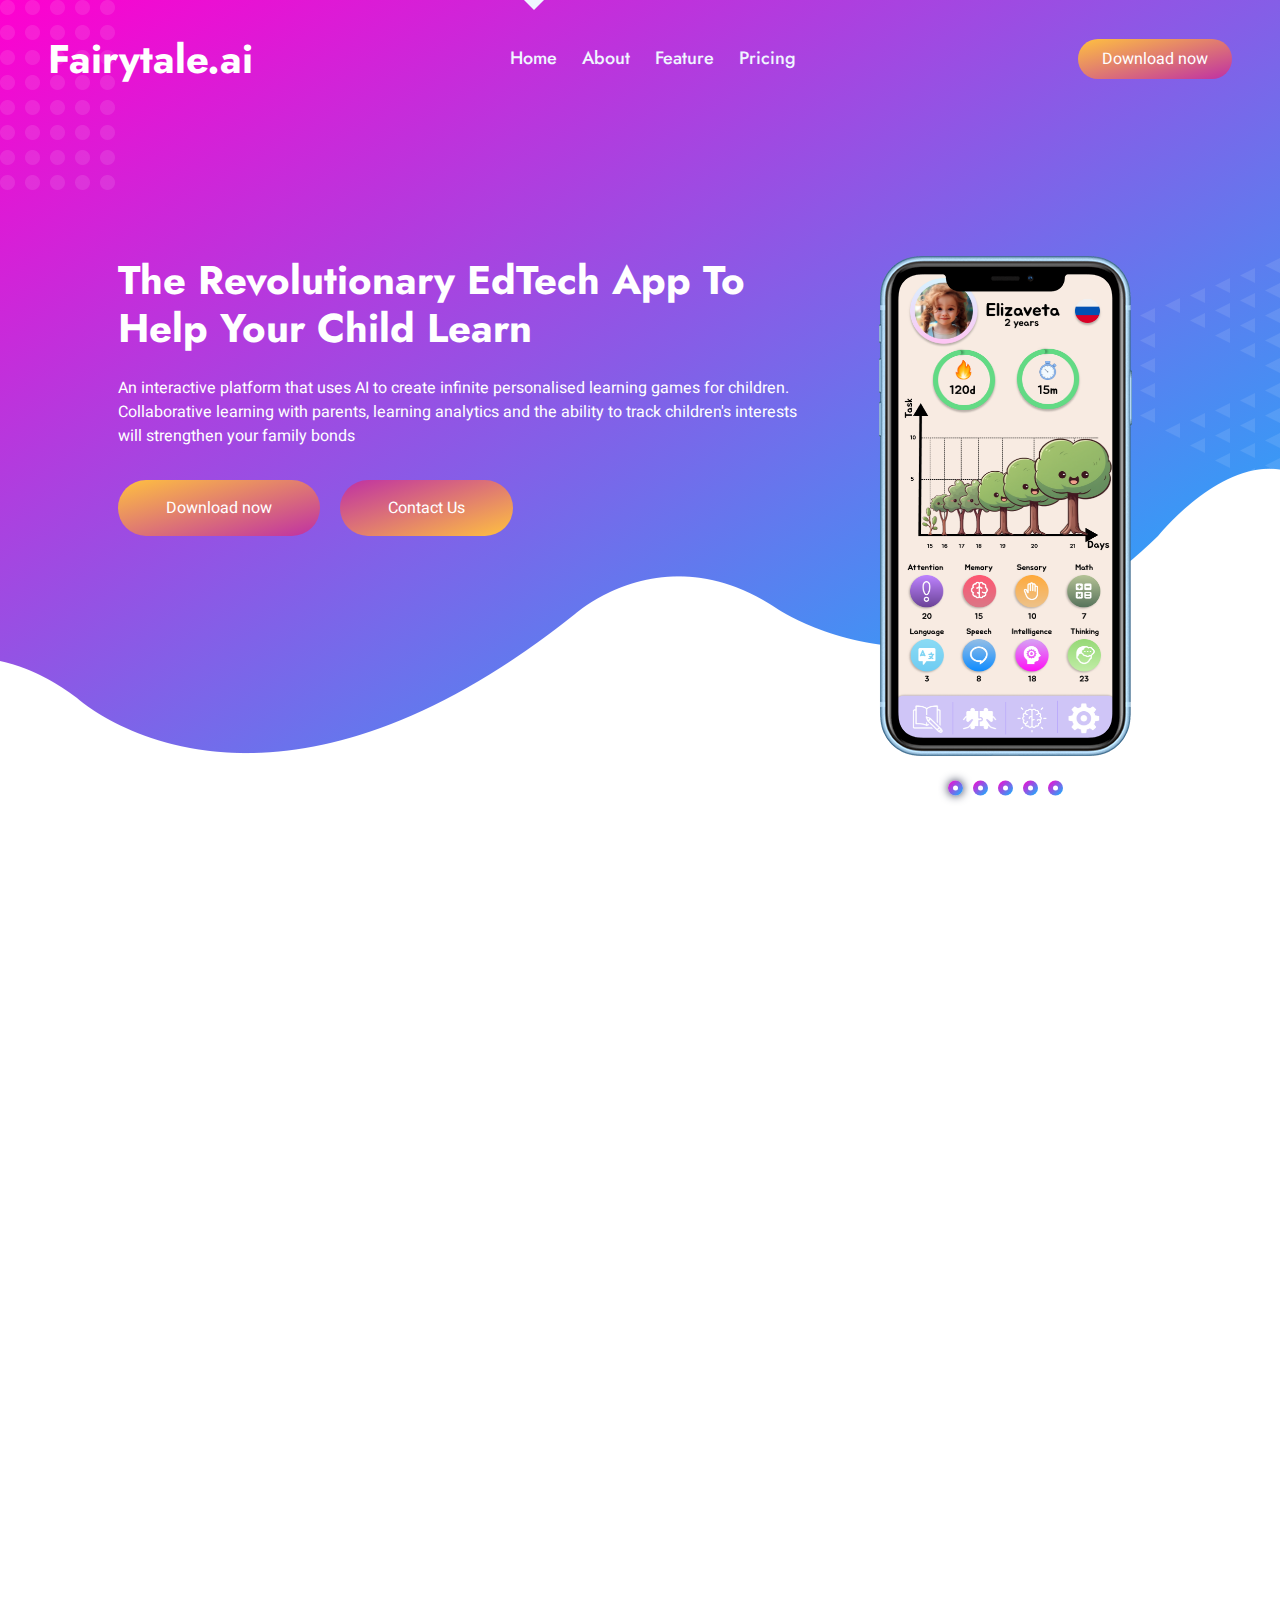
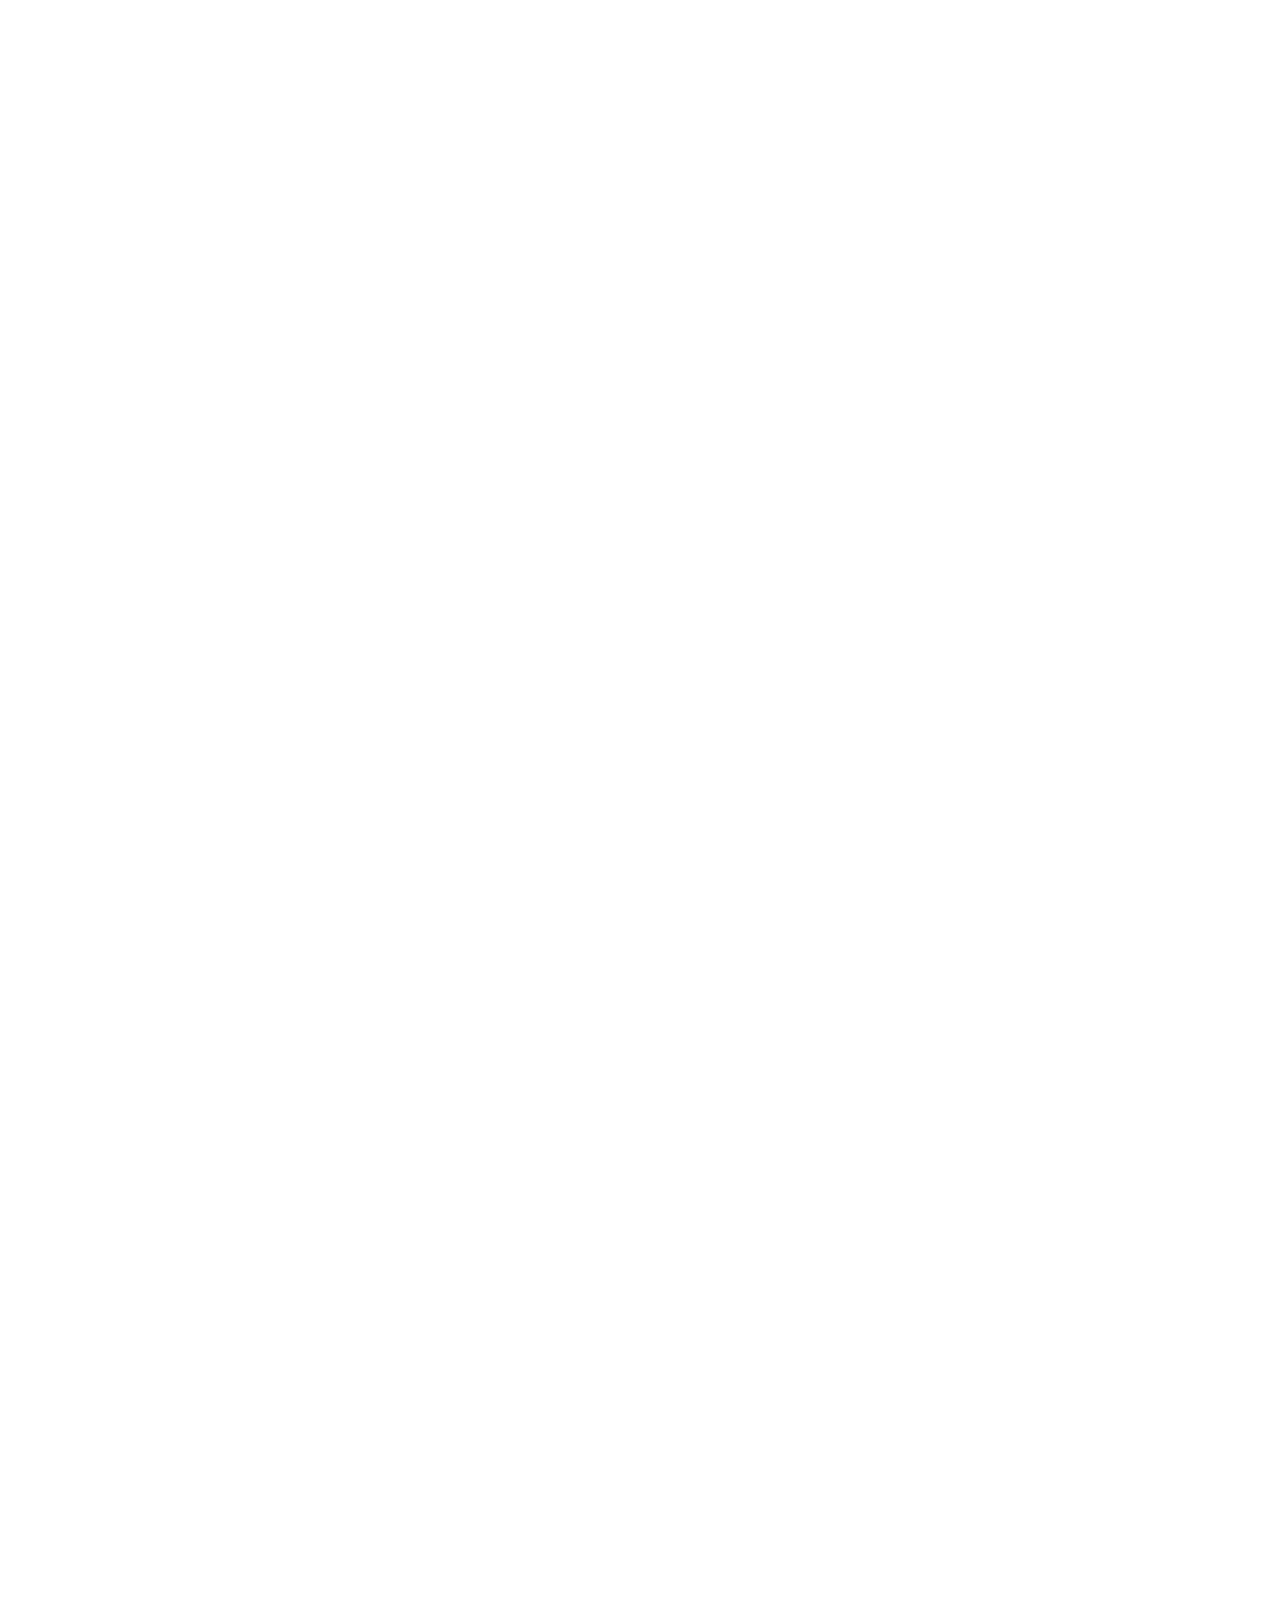
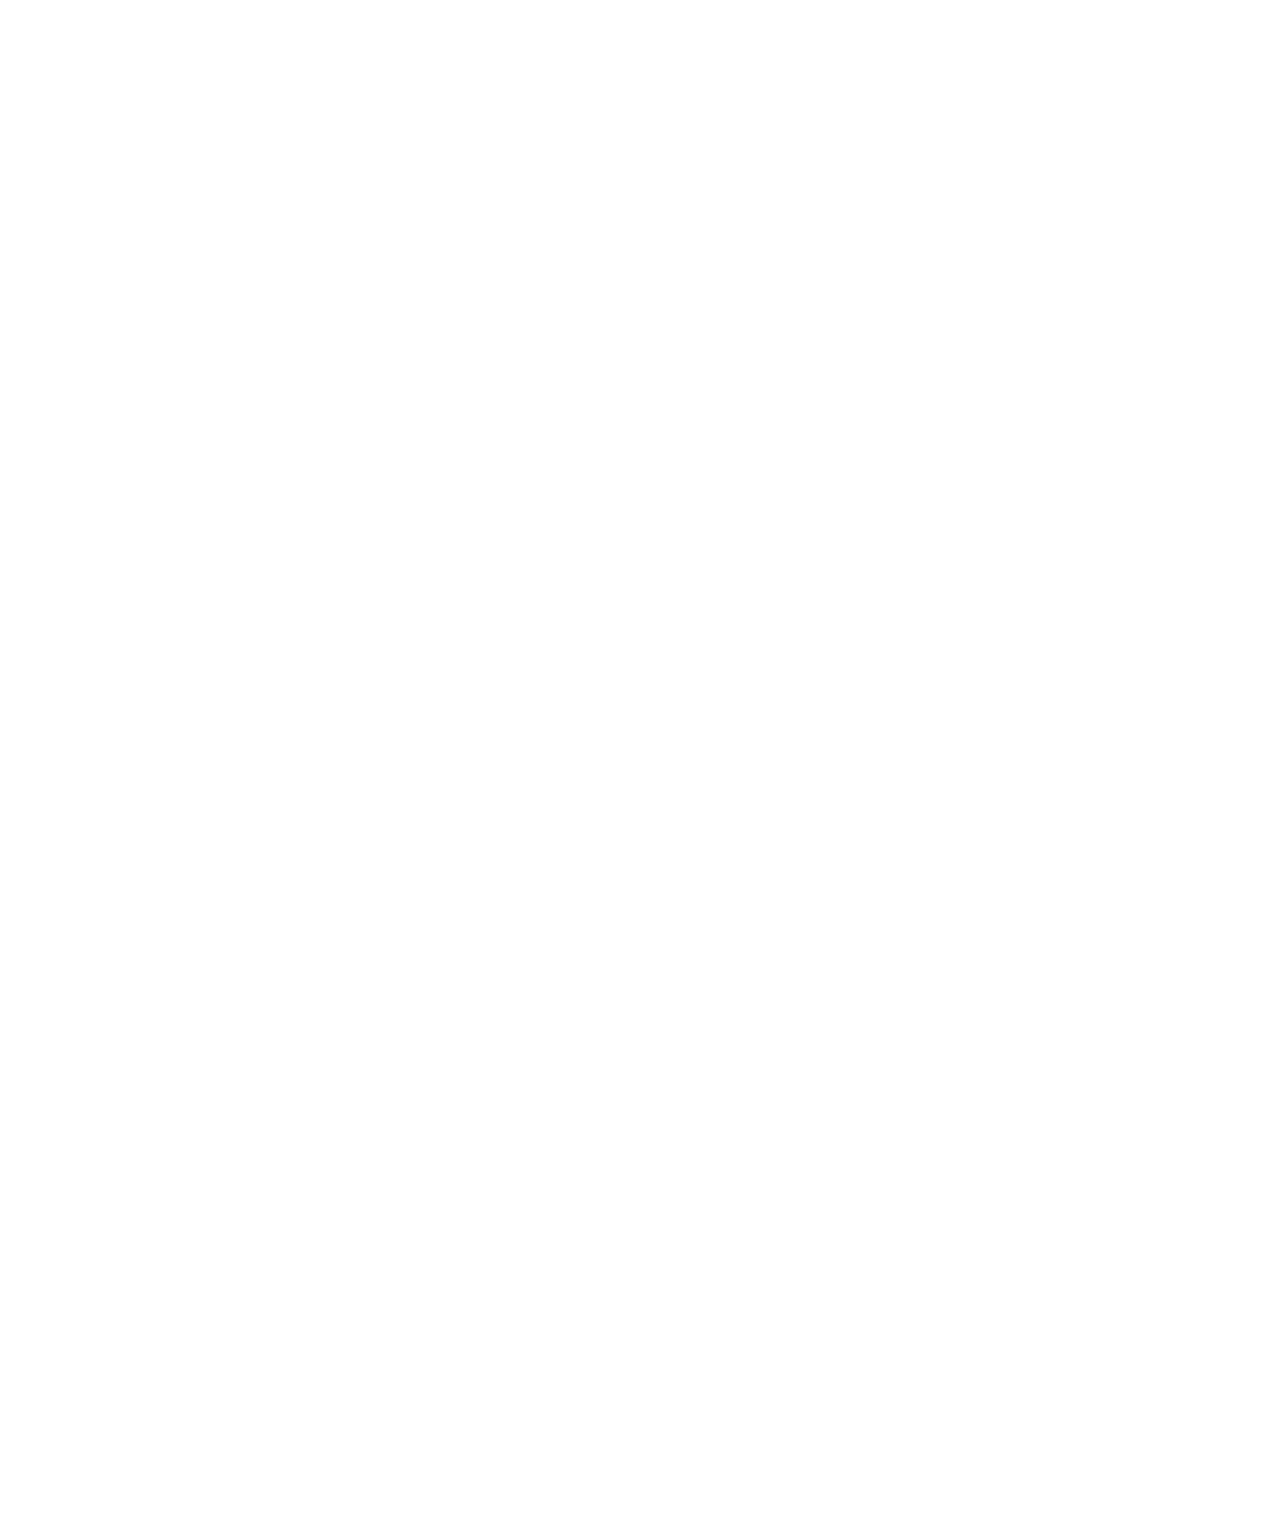
==== index.html @ ccb86dd2 "Init 2" ====
<!DOCTYPE html>
<html lang="en">

<head>
    <meta charset="utf-8">
    <title>Fairytale.ai - Connect with my parents</title>
    <meta content="width=device-width, initial-scale=1.0" name="viewport">
    <meta content="" name="keywords">
    <meta content="" name="description">

    <!-- Favicon -->
    <!-- <link href="img/favicon.ico" rel="icon"> -->

    <!-- Google Web Fonts -->
    <link rel="preconnect" href="https://fonts.googleapis.com">
    <link rel="preconnect" href="https://fonts.gstatic.com" crossorigin>
    <link href="https://fonts.googleapis.com/css2?family=Heebo:wght@400;500&family=Jost:wght@500;600;700&display=swap" rel="stylesheet"> 

    <!-- Icon Font Stylesheet -->
    <link href="https://cdnjs.cloudflare.com/ajax/libs/font-awesome/5.10.0/css/all.min.css" rel="stylesheet">
    <link href="https://cdn.jsdelivr.net/npm/bootstrap-icons@1.4.1/font/bootstrap-icons.css" rel="stylesheet">

    <!-- Libraries Stylesheet -->
    <link href="lib/animate/animate.min.css" rel="stylesheet">
    <link href="lib/owlcarousel/assets/owl.carousel.min.css" rel="stylesheet">

    <!-- Customized Bootstrap Stylesheet -->
    <link href="css/bootstrap.min.css" rel="stylesheet">

    <!-- Template Stylesheet -->
    <link href="css/style.css" rel="stylesheet">
</head>

<body data-bs-spy="scroll" data-bs-target=".navbar" data-bs-offset="51">
    <div class="container-xxl bg-white p-0">
        <!-- Spinner Start -->
        <div id="spinner" class="show bg-white position-fixed translate-middle w-100 vh-100 top-50 start-50 d-flex align-items-center justify-content-center">
            <div class="spinner-grow text-primary" style="width: 3rem; height: 3rem;" role="status">
                <span class="sr-only">Loading...</span>
            </div>
        </div>
        <!-- Spinner End -->


        <!-- Navbar & Hero Start -->
        <div class="container-xxl position-relative p-0" id="home">
            <nav class="navbar navbar-expand-lg navbar-light px-4 px-lg-5 py-3 py-lg-0">
                <a href="" class="navbar-brand p-0">
                    <h1 class="m-0">Fairytale.ai</h1>
                    <!-- <img src="img/logo.png" alt="Logo"> -->
                </a>
                <button class="navbar-toggler" type="button" data-bs-toggle="collapse" data-bs-target="#navbarCollapse">
                    <span class="fa fa-bars"></span>
                </button>
                <div class="collapse navbar-collapse" id="navbarCollapse">
                    <div class="navbar-nav mx-auto py-0">
                        <a href="#home" class="nav-item nav-link active">Home</a>
                        <a href="#about" class="nav-item nav-link">About</a>
                        <a href="#feature" class="nav-item nav-link">Feature</a>
                        <a href="#pricing" class="nav-item nav-link">Pricing</a>
                        <!-- <a href="#review" class="nav-item nav-link">Review</a> -->
                        <!-- <a href="#contact" class="nav-item nav-link">Contact</a> -->
                    </div>
                    <!-- <div class="py-2 px-4 ms-3 d-none d-lg-block"></div> -->
                    <a href="#download" class="btn btn-primary-gradient rounded-pill py-2 px-4 ms-3 d-none d-lg-block">Download now</a>
                </div>
            </nav>

            <div class="container-xxl bg-primary hero-header">
                <div class="container px-lg-5">
                    <div class="row g-5">
                        <div class="col-lg-8 text-center text-lg-start">
                            <h1 class="text-white mb-4 animated slideInDown">The Revolutionary EdTech App To Help Your Child Learn</h1>
                            <p class="text-white pb-3 animated slideInDown">An interactive platform that uses AI to create infinite personalised learning games for children. Collaborative learning with parents, learning analytics and the ability to track children's interests will strengthen your family bonds</p>
                            <a href="#download" class="btn btn-primary-gradient py-sm-3 px-4 px-sm-5 rounded-pill me-3 animated slideInLeft">Download now</a>
                            <a href="#myinfo" class="btn btn-secondary-gradient py-sm-3 px-4 px-sm-5 rounded-pill animated slideInRight">Contact Us</a>
                        </div>
                        <div class="col-lg-4 d-flex justify-content-center justify-content-lg-end wow fadeInUp" data-wow-delay="0.3s">
                            <div class="owl-carousel screenshot-carousel">
                                <img class="img-fluid" src="img/Profile-5.png" alt="">
                                <img class="img-fluid" src="img/Profile-2.png" alt="">
                                <img class="img-fluid" src="img/Profile-7.png" alt="">
                                <img class="img-fluid" src="img/Profile-8.png" alt="">
                                <img class="img-fluid" src="img/Profile.png" alt="">
                            </div>
                        </div>
                    </div>
                </div>
            </div>
        </div>
        <!-- Navbar & Hero End -->


        <!-- About Start -->
        <div class="container-xxl py-5" id="about">
            <div class="container py-5 px-lg-5">
                <div class="row g-5 align-items-center">
                    <div class="col-lg-6 wow fadeInUp" data-wow-delay="0.1s">
                        <h5 class="text-primary-gradient fw-medium">About App</h5>
                        <h1 class="mb-4">#1 App For Your Child</h1>
                        <p class="mb-4">Completely free access to daily automatically generated games based on your child's preference</p>
                        <div class="row g-4 mb-4">
                            <div class="col-sm-6 wow fadeIn" data-wow-delay="0.5s">
                                <div class="d-flex">
                                    <i class="fa fa-cogs fa-2x text-primary-gradient flex-shrink-0 mt-1"></i>
                                    <div class="ms-3">
                                        <h2 class="mb-0" data-toggle="counter-up">11570</h2>
                                        <p class="text-primary-gradient mb-0">Added to wishlist</p>
                                    </div>
                                </div>
                            </div>
                            <div class="col-sm-6 wow fadeIn" data-wow-delay="0.7s">
                                <div class="d-flex">
                                    <i class="fa fa-comments fa-2x text-secondary-gradient flex-shrink-0 mt-1"></i>
                                    <div class="ms-3">
                                        <h2 class="mb-0" data-toggle="counter-up">124</h2>
                                        <p class="text-secondary-gradient mb-0">Parents feedback</p>
                                    </div>
                                </div>
                            </div>
                        </div>
                        <!-- <a href="" class="btn btn-primary-gradient py-sm-3 px-4 px-sm-5 rounded-pill mt-3">Read More</a> -->
                    </div>
                    <div class="col-lg-6">
                        <img class="img-fluid wow fadeInUp" data-wow-delay="0.5s" src="img/about.png">
                    </div>
                </div>
            </div>
        </div>
        <!-- About End -->

        <!-- Features Start -->
        <div class="container-xxl py-5" id="feature">
            <div class="container py-5 px-lg-5">
                <div class="text-center wow fadeInUp" data-wow-delay="0.1s">
                    <h5 class="text-primary-gradient fw-medium">App Features</h5>
                    <h1 class="mb-5">Awesome Free Features</h1>
                </div>
                <div class="row g-4">
                    <div class="col-lg-4 col-md-6 wow fadeInUp" data-wow-delay="0.1s">
                        <div class="feature-item bg-light rounded p-4">
                            <div class="d-inline-flex align-items-center justify-content-center bg-primary-gradient rounded-circle mb-4" style="width: 60px; height: 60px;">
                                <i class="fa fa-eye text-white fs-4"></i>
                            </div>
                            <h5 class="mb-3">Daily New Tasks</h5>
                            <p class="m-0">Captivate your child's curiosity by giving them new challenges every day that AI has generated especially for them.</p>
                        </div>
                    </div>
                    <div class="col-lg-4 col-md-6 wow fadeInUp" data-wow-delay="0.1s">
                        <div class="feature-item bg-light rounded p-4">
                            <div class="d-inline-flex align-items-center justify-content-center bg-primary-gradient rounded-circle mb-4" style="width: 60px; height: 60px;">
                                <i class="fa fa-layer-group text-white fs-4"></i>
                            </div>
                            <h5 class="mb-3">Games for Development</h5>
                            <p class="m-0">Connect with your child, regardless of their age, through interactive features designed to foster meaningful interactions.</p>
                        </div>
                    </div>
                    <!-- <div class="col-lg-4 col-md-6 wow fadeInUp" data-wow-delay="0.1s">
                        <div class="feature-item bg-light rounded p-4">
                            <div class="d-inline-flex align-items-center justify-content-center bg-secondary-gradient rounded-circle mb-4" style="width: 60px; height: 60px;">
                                <i class="fa fa-layer-group text-white fs-4"></i>
                            </div>
                            <h5 class="mb-3">Games for Development</h5>
                            <p class="m-0">From motor skills to memory and attention, our games target different aspects of your child's development. AI controls which skills to focus on.</p>
                        </div>
                    </div> -->
                    <div class="col-lg-4 col-md-6 wow fadeInUp" data-wow-delay="0.1s">
                        <div class="feature-item bg-light rounded p-4">
                            <div class="d-inline-flex align-items-center justify-content-center bg-primary-gradient rounded-circle mb-4" style="width: 60px; height: 60px;">
                                <i class="fa fa-edit text-white fs-4"></i>
                            </div>
                            <h5 class="mb-3">Communication Made Easy</h5>
                            <p class="m-0">Connect with your child, regardless of their age, through interactive features designed to foster meaningful interactions.</p>
                        </div>
                    </div>
                    <div class="col-lg-4 col-md-6 wow fadeInUp" data-wow-delay="0.1s">
                        <div class="feature-item bg-light rounded p-4">
                            <div class="d-inline-flex align-items-center justify-content-center bg-secondary-gradient rounded-circle mb-4" style="width: 60px; height: 60px;">
                                <i class="fa fa-shield-alt text-white fs-4"></i>
                            </div>
                            <h5 class="mb-3">Ad-Free Experience</h5>
                            <p class="m-0">Enjoy our platform without interruptions – 100% ad-free for a seamless experience.</p>
                        </div>
                    </div>
                    <div class="col-lg-4 col-md-6 wow fadeInUp" data-wow-delay="0.1s">
                        <div class="feature-item bg-light rounded p-4">
                            <div class="d-inline-flex align-items-center justify-content-center bg-primary-gradient rounded-circle mb-4" style="width: 60px; height: 60px;">
                                <i class="fa fa-cloud text-white fs-4"></i>
                            </div>
                            <h5 class="mb-3">Language Learning</h5>
                            <p class="m-0">Explore and learn in any language or dialect of your choice, broadening your child's linguistic horizons.</p>
                        </div>
                    </div>
                    <div class="col-lg-4 col-md-6 wow fadeInUp" data-wow-delay="0.1s">
                        <div class="feature-item bg-light rounded p-4">
                            <div class="d-inline-flex align-items-center justify-content-center bg-secondary-gradient rounded-circle mb-4" style="width: 60px; height: 60px;">
                                <i class="fa fa-mobile-alt text-white fs-4"></i>
                            </div>
                            <h5 class="mb-3">Accidental Press Protection</h5>
                            <p class="m-0">Rest easy knowing our platform is designed to prevent accidental actions, ensuring a hassle-free experience for you and your child.</p>
                        </div>
                    </div>
                </div>
            </div>
        </div>
        <!-- Features End -->


        <!-- Screenshot Start -->
        <div class="container-xxl py-5">
            <div class="container py-5 px-lg-5">
                <div class="row g-5 align-items-center">
                    <div class="col-lg-8 wow fadeInUp" data-wow-delay="0.1s">
                        <h5 class="text-primary-gradient fw-medium">Premium AI Features</h5>
                        <h1 class="mb-4">Exclusive AI features for a unique child experience</h1>
                        <p class="mb-4">Give your child the gift of a learning world of limitless possibilities with our platform. All this and much more awaits you on our platform!</p>
                        <p><i class="fa fa-check text-primary-gradient me-3"></i>Endless board with personalised game tasks</p>
                        <p><i class="fa fa-check text-primary-gradient me-3"></i>Possibility of parallel learning in several languages</p>
                        <p><i class="fa fa-check text-primary-gradient me-3"></i>AI system of recommendations for the child's education</p>
                        <p><i class="fa fa-check text-primary-gradient me-3"></i>AI-driven job generation system </p>
                        <p><i class="fa fa-check text-primary-gradient me-3"></i>Detailed AI analyses of the child's personality based on task performance</p>
                        <p><i class="fa fa-check text-primary-gradient me-3"></i>Social functions for communication with other parents</p>
                        <!-- <a href="" class="btn btn-primary-gradient py-sm-3 px-4 px-sm-5 rounded-pill mt-3">Read More</a> -->
                    </div>
                    <div class="col-lg-4 d-flex justify-content-center justify-content-lg-end wow fadeInUp" data-wow-delay="0.3s">
                        <div class="owl-carousel screenshot-carousel">
                            <img class="img-fluid" src="img/Profile-3.png" alt="">
                            <img class="img-fluid" src="img/Profile-4.png" alt="">
                        </div>
                    </div>
                </div>
            </div>
        </div>
        <!-- Screenshot End -->


        <!-- Process Start -->
        <!-- <div class="container-xxl py-5">
            <div class="container py-5 px-lg-5">
                <div class="text-center pb-4 wow fadeInUp" data-wow-delay="0.1s">
                    <h5 class="text-primary-gradient fw-medium">How It Works</h5>
                    <h1 class="mb-5">3 Easy Steps</h1>
                </div>
                <div class="row gy-5 gx-4 justify-content-center">
                    <div class="col-lg-4 col-sm-6 text-center pt-4 wow fadeInUp" data-wow-delay="0.1s">
                        <div class="position-relative bg-light rounded pt-5 pb-4 px-4">
                            <div class="d-inline-flex align-items-center justify-content-center bg-primary-gradient rounded-circle position-absolute top-0 start-50 translate-middle shadow" style="width: 100px; height: 100px;">
                                <i class="fa fa-cog fa-3x text-white"></i>
                            </div>
                            <h5 class="mt-4 mb-3">Install the App</h5>
                            <p class="mb-0">Tempor erat elitr rebum clita dolor diam ipsum sit diam amet diam eos erat ipsum et lorem et sit sed stet</p>
                        </div>
                    </div>
                    <div class="col-lg-4 col-sm-6 text-center pt-4 wow fadeInUp" data-wow-delay="0.3s">
                        <div class="position-relative bg-light rounded pt-5 pb-4 px-4">
                            <div class="d-inline-flex align-items-center justify-content-center bg-secondary-gradient rounded-circle position-absolute top-0 start-50 translate-middle shadow" style="width: 100px; height: 100px;">
                                <i class="fa fa-address-card fa-3x text-white"></i>
                            </div>
                            <h5 class="mt-4 mb-3">Setup Your Profile</h5>
                            <p class="mb-0">Tempor erat elitr rebum clita dolor diam ipsum sit diam amet diam eos erat ipsum et lorem et sit sed stet</p>
                        </div>
                    </div>
                    <div class="col-lg-4 col-sm-6 text-center pt-4 wow fadeInUp" data-wow-delay="0.5s">
                        <div class="position-relative bg-light rounded pt-5 pb-4 px-4">
                            <div class="d-inline-flex align-items-center justify-content-center bg-primary-gradient rounded-circle position-absolute top-0 start-50 translate-middle shadow" style="width: 100px; height: 100px;">
                                <i class="fa fa-check fa-3x text-white"></i>
                            </div>
                            <h5 class="mt-4 mb-3">Enjoy The Features</h5>
                            <p class="mb-0">Tempor erat elitr rebum clita dolor diam ipsum sit diam amet diam eos erat ipsum et lorem et sit sed stet</p>
                        </div>
                    </div>
                </div>
            </div>
        </div> -->
        <!-- Process Start -->

        <!-- Pricing Start -->
        <div class="container-xxl py-5" id="pricing">
            <div class="container py-5 px-lg-5">
                <div class="text-center wow fadeInUp" data-wow-delay="0.1s">
                    <h5 class="text-primary-gradient fw-medium">Pricing Plan for AI Features</h5>
                    <h1 class="mb-5">Choose Your Plan</h1>
                </div>
                <div class="tab-class text-center pricing wow fadeInUp" data-wow-delay="0.1s">
                    <ul class="nav nav-pills d-inline-flex justify-content-center bg-primary-gradient rounded-pill mb-5">
                        <li class="nav-item">
                            <button class="nav-link active" data-bs-toggle="pill" href="#tab-1">Monthly</button>
                        </li>
                        <li class="nav-item">
                            <button class="nav-link" data-bs-toggle="pill" href="#tab-2">Yearly</button>
                        </li>
                    </ul>
                    <div class="tab-content text-start">
                        <div id="tab-1" class="tab-pane fade show p-0 active">
                            <div class="row g-4">
                                <div class="col-lg-4">
                                    <div class="bg-light rounded">
                                        <div class="border-bottom p-4 mb-4">
                                            <h4 class="text-primary-gradient mb-1">1 Month Plan</h4>
                                            <span>No savings</span>
                                        </div>
                                        <div class="p-4 pt-0">
                                            <h1 class="mb-3">
                                                <small class="align-top" style="font-size: 22px; line-height: 45px;">$</small>9.99
                                                <small
                                                    class="align-bottom" style="font-size: 16px; line-height: 40px;">/ Month</small>
                                            </h1>
                                            <!-- <div class="d-flex justify-content-between mb-3"><span>HTML5 & CSS3</span><i class="fa fa-check text-primary-gradient pt-1"></i></div>
                                            <div class="d-flex justify-content-between mb-3"><span>Bootstrap v5</span><i class="fa fa-check text-primary-gradient pt-1"></i></div>
                                            <div class="d-flex justify-content-between mb-3"><span>Responsive Layout</span><i class="fa fa-check text-primary-gradient pt-1"></i></div>
                                            <div class="d-flex justify-content-between mb-2"><span>Cross-browser Support</span><i class="fa fa-check text-primary-gradient pt-1"></i></div> -->
                                            <a href="#download" class="btn btn-primary-gradient rounded-pill py-2 px-4 mt-4">Get Started</a>
                                        </div>
                                    </div>
                                </div>
                                <div class="col-lg-4">
                                    <div class="bg-light rounded border">
                                        <div class="border-bottom p-4 mb-4">
                                            <h4 class="text-primary-gradient mb-1">2 Month Plan</h4>
                                            <span>Savings of 10%</span>
                                        </div>
                                        <div class="p-4 pt-0">
                                            <h1 class="mb-3">
                                                <small class="align-top" style="font-size: 22px; line-height: 45px;">$</small>8.99                                     
                                            <small
                                                    class="align-bottom" style="font-size: 16px; line-height: 40px;">/ Month</small>
                                            </h1>
                                            <!-- <div class="d-flex justify-content-between mb-3"><span>HTML5 & CSS3</span><i class="fa fa-check text-primary-gradient pt-1"></i></div>
                                            <div class="d-flex justify-content-between mb-3"><span>Bootstrap v5</span><i class="fa fa-check text-primary-gradient pt-1"></i></div>
                                            <div class="d-flex justify-content-between mb-3"><span>Responsive Layout</span><i class="fa fa-check text-primary-gradient pt-1"></i></div>
                                            <div class="d-flex justify-content-between mb-2"><span>Cross-browser Support</span><i class="fa fa-check text-primary-gradient pt-1"></i></div> -->
                                            <a href="#download" class="btn btn-secondary-gradient rounded-pill py-2 px-4 mt-4">Get Started</a>
                                        </div>
                                    </div>
                                </div>
                                <div class="col-lg-4">
                                    <div class="bg-light rounded">
                                        <div class="border-bottom p-4 mb-4">
                                            <h4 class="text-primary-gradient mb-1">3 Month Plan</h4>
                                            <span>Savings of 20%</span>
                                        </div>
                                        <div class="p-4 pt-0">
                                            <h1 class="mb-3">
                                                <small class="align-top" style="font-size: 22px; line-height: 45px;">$</small>7.99
                                                <small class="align-bottom" style="font-size: 16px; line-height: 40px;">/ Month</small>
                                            </h1>
                                            <!-- <div class="d-flex justify-content-between mb-3"><span>HTML5 & CSS3</span><i class="fa fa-check text-primary-gradient pt-1"></i></div>
                                            <div class="d-flex justify-content-between mb-3"><span>Bootstrap v5</span><i class="fa fa-check text-primary-gradient pt-1"></i></div>
                                            <div class="d-flex justify-content-between mb-3"><span>Responsive Layout</span><i class="fa fa-check text-primary-gradient pt-1"></i></div>
                                            <div class="d-flex justify-content-between mb-2"><span>Cross-browser Support</span><i class="fa fa-check text-primary-gradient pt-1"></i></div> -->
                                            <a href="#download" class="btn btn-primary-gradient rounded-pill py-2 px-4 mt-4">Get Started</a>
                                        </div>
                                    </div>
                                </div>
                            </div>
                        </div>
                        <div id="tab-2" class="tab-pane fade p-0">
                            <div class="row g-4">
                                <div class="col-lg-4">
                                    <div class="bg-light rounded">
                                        <div class="border-bottom p-4 mb-4">
                                            <h4 class="text-primary-gradient mb-1">1 Year Plan</h4>
                                            <span>Savings of 25%</span>
                                        </div>
                                        <div class="p-4 pt-0">
                                            <h1 class="mb-3">
                                                <small class="align-top" style="font-size: 22px; line-height: 45px;">$</small>83.99
                                                <small
                                                    class="align-bottom" style="font-size: 16px; line-height: 40px;">/ Yearly</small>
                                            </h1>
                                            <!--<div class="d-flex justify-content-between mb-3"><span>HTML5 & CSS3</span><i class="fa fa-check text-primary-gradient pt-1"></i></div>
                                            <div class="d-flex justify-content-between mb-3"><span>Bootstrap v5</span><i class="fa fa-check text-primary-gradient pt-1"></i></div>
                                            <div class="d-flex justify-content-between mb-3"><span>Responsive Layout</span><i class="fa fa-check text-primary-gradient pt-1"></i></div>
                                            <div class="d-flex justify-content-between mb-2"><span>Cross-browser Support</span><i class="fa fa-check text-primary-gradient pt-1"></i></div> -->
                                            <a href="#download" class="btn btn-primary-gradient rounded-pill py-2 px-4 mt-4">Get Started</a>
                                        </div>
                                    </div>
                                </div>
                                <div class="col-lg-4">
                                    <div class="bg-light rounded border">
                                        <div class="border-bottom p-4 mb-4">
                                            <h4 class="text-primary-gradient mb-1">2 Year Plan</h4>
                                            <span>Savings of 50%</span>
                                        </div>
                                        <div class="p-4 pt-0">
                                            <h1 class="mb-3">
                                                <small class="align-top" style="font-size: 22px; line-height: 45px;">$</small>119.99<small
                                                    class="align-bottom" style="font-size: 16px; line-height: 40px;">/ Yearly</small>
                                            </h1>
                                            <!--<div class="d-flex justify-content-between mb-3"><span>HTML5 & CSS3</span><i class="fa fa-check text-primary-gradient pt-1"></i></div>
                                            <div class="d-flex justify-content-between mb-3"><span>Bootstrap v5</span><i class="fa fa-check text-primary-gradient pt-1"></i></div>
                                            <div class="d-flex justify-content-between mb-3"><span>Responsive Layout</span><i class="fa fa-check text-primary-gradient pt-1"></i></div>
                                            <div class="d-flex justify-content-between mb-2"><span>Cross-browser Support</span><i class="fa fa-check text-primary-gradient pt-1"></i></div> -->
                                            <a href="#download" class="btn btn-primary-gradient rounded-pill py-2 px-4 mt-4">Get Started</a> 
                                        </div>
                                    </div>
                                </div>
                                <div class="col-lg-4">
                                    <div class="bg-light rounded">
                                        <div class="border-bottom p-4 mb-4">
                                            <h4 class="text-primary-gradient mb-1">Forever Plan</h4>
                                            <span>Incredible offer</span>
                                        </div>
                                        <div class="p-4 pt-0">
                                            <h1 class="mb-3">
                                                <small class="align-top" style="font-size: 22px; line-height: 45px;">$</small>99.99
                                                <!-- <small -->
                                                    <!-- class="align-bottom" style="font-size: 16px; line-height: 40px;">/ Yearly</small> -->
                                            </h1>
                                            <!--<div class="d-flex justify-content-between mb-3"><span>HTML5 & CSS3</span><i class="fa fa-check text-primary-gradient pt-1"></i></div>
                                            <div class="d-flex justify-content-between mb-3"><span>Bootstrap v5</span><i class="fa fa-check text-primary-gradient pt-1"></i></div>
                                            <div class="d-flex justify-content-between mb-3"><span>Responsive Layout</span><i class="fa fa-check text-primary-gradient pt-1"></i></div>
                                            <div class="d-flex justify-content-between mb-2"><span>Cross-browser Support</span><i class="fa fa-check text-primary-gradient pt-1"></i></div> -->
                                            <a href="#download" class="btn btn-primary-gradient rounded-pill py-2 px-4 mt-4">Get Started</a>
                                        </div>
                                    </div>
                                </div>
                            </div>
                        </div>
                    </div>
                </div>
            </div>
        </div>
        <!-- Pricing End -->

 <!-- Download Start -->
        <div class="container-xxl py-5" id="download">
            <div class="container py-5 px-lg-5">
                <div class="row g-5 align-items-center">
                    <div class="col-lg-6">
                        <img class="img-fluid wow fadeInUp" data-wow-delay="0.1s" src="img/about-2.png">
                    </div>
                    <div class="col-lg-6 wow fadeInUp" data-wow-delay="0.3s">
                        <h5 class="text-primary-gradient fw-medium">Download</h5>
                        <h1 class="mb-4">Download The Latest Version Of Our App</h1>
                        <!-- <p class="mb-4">Diam dolor diam ipsum et tempor sit. Aliqu diam amet diam et eos labore. Clita erat ipsum et lorem et sit, sed stet no labore lorem sit clita duo justo eirmod magna dolore erat amet</p> -->
                        <div class="row g-4">
                            <div class="col-sm-6 wow fadeIn" data-wow-delay="0.5s">
                                <a href="" class="d-flex bg-primary-gradient rounded py-3 px-4">
                                    <i class="fab fa-apple fa-3x text-white flex-shrink-0"></i>
                                    <div class="ms-3">
                                        <p class="text-white mb-0">Available Soon</p>
                                        <h5 class="text-white mb-0">App Store</h5>
                                    </div>
                                </a>
                            </div>
                            <div class="col-sm-6 wow fadeIn" data-wow-delay="0.7s">
                                <a href="" class="d-flex bg-secondary-gradient rounded py-3 px-4">
                                    <i class="fab fa-android fa-3x text-white flex-shrink-0"></i>
                                    <div class="ms-3">
                                        <p class="text-white mb-0">Available Soon</p>
                                        <h5 class="text-white mb-0">Google Play</h5>
                                    </div>
                                </a>
                            </div>
                        </div>
                    </div>
                </div>
            </div>
        </div>
        <!-- Download End -->

        <!-- Testimonial Start -->
        <!-- <div class="container-xxl py-5" id="review">
            <div class="container py-5 px-lg-5">
                <div class="text-center wow fadeInUp" data-wow-delay="0.1s">
                    <h5 class="text-primary-gradient fw-medium">Testimonial</h5>
                    <h1 class="mb-5">What Say Our Clients!</h1>
                </div>
                <div class="owl-carousel testimonial-carousel wow fadeInUp" data-wow-delay="0.1s">
                    <div class="testimonial-item rounded p-4">
                        <div class="d-flex align-items-center mb-4">
                            <img class="img-fluid bg-white rounded flex-shrink-0 p-1" src="img/testimonial-1.jpg" style="width: 85px; height: 85px;">
                            <div class="ms-4">
                                <h5 class="mb-1">Client Name</h5>
                                <p class="mb-1">Profession</p>
                                <div>
                                    <small class="fa fa-star text-warning"></small>
                                    <small class="fa fa-star text-warning"></small>
                                    <small class="fa fa-star text-warning"></small>
                                    <small class="fa fa-star text-warning"></small>
                                    <small class="fa fa-star text-warning"></small>
                                </div>
                            </div>
                        </div>
                        <p class="mb-0">Tempor erat elitr rebum at clita. Diam dolor diam ipsum sit diam amet diam et eos. Clita erat ipsum et lorem et sit.</p>
                    </div>
                    <div class="testimonial-item rounded p-4">
                        <div class="d-flex align-items-center mb-4">
                            <img class="img-fluid bg-white rounded flex-shrink-0 p-1" src="img/testimonial-2.jpg" style="width: 85px; height: 85px;">
                            <div class="ms-4">
                                <h5 class="mb-1">Client Name</h5>
                                <p class="mb-1">Profession</p>
                                <div>
                                    <small class="fa fa-star text-warning"></small>
                                    <small class="fa fa-star text-warning"></small>
                                    <small class="fa fa-star text-warning"></small>
                                    <small class="fa fa-star text-warning"></small>
                                    <small class="fa fa-star text-warning"></small>
                                </div>
                            </div>
                        </div>
                        <p class="mb-0">Tempor erat elitr rebum at clita. Diam dolor diam ipsum sit diam amet diam et eos. Clita erat ipsum et lorem et sit.</p>
                    </div>
                    <div class="testimonial-item rounded p-4">
                        <div class="d-flex align-items-center mb-4">
                            <img class="img-fluid bg-white rounded flex-shrink-0 p-1" src="img/testimonial-3.jpg" style="width: 85px; height: 85px;">
                            <div class="ms-4">
                                <h5 class="mb-1">Client Name</h5>
                                <p class="mb-1">Profession</p>
                                <div>
                                    <small class="fa fa-star text-warning"></small>
                                    <small class="fa fa-star text-warning"></small>
                                    <small class="fa fa-star text-warning"></small>
                                    <small class="fa fa-star text-warning"></small>
                                    <small class="fa fa-star text-warning"></small>
                                </div>
                            </div>
                        </div>
                        <p class="mb-0">Tempor erat elitr rebum at clita. Diam dolor diam ipsum sit diam amet diam et eos. Clita erat ipsum et lorem et sit.</p>
                    </div>
                    <div class="testimonial-item rounded p-4">
                        <div class="d-flex align-items-center mb-4">
                            <img class="img-fluid bg-white rounded flex-shrink-0 p-1" src="img/testimonial-4.jpg" style="width: 85px; height: 85px;">
                            <div class="ms-4">
                                <h5 class="mb-1">Client Name</h5>
                                <p class="mb-1">Profession</p>
                                <div>
                                    <small class="fa fa-star text-warning"></small>
                                    <small class="fa fa-star text-warning"></small>
                                    <small class="fa fa-star text-warning"></small>
                                    <small class="fa fa-star text-warning"></small>
                                    <small class="fa fa-star text-warning"></small>
                                </div>
                            </div>
                        </div>
                        <p class="mb-0">Tempor erat elitr rebum at clita. Diam dolor diam ipsum sit diam amet diam et eos. Clita erat ipsum et lorem et sit.</p>
                    </div>
                </div>
            </div>
        </div> -->
        <!-- Testimonial End -->


        <!-- Contact Start -->
        <!-- <div class="container-xxl py-5" id="contact">
            <div class="container py-5 px-lg-5">
                <div class="text-center wow fadeInUp" data-wow-delay="0.1s">
                    <h5 class="text-primary-gradient fw-medium">Contact Us</h5>
                    <h1 class="mb-5">Get In Touch!</h1>
                </div>
                <div class="row justify-content-center">
                    <div class="col-lg-9">
                        <div class="wow fadeInUp" data-wow-delay="0.3s">
                            <p class="text-center mb-4">The contact form is currently inactive. Get a functional and working contact form with Ajax & PHP in a few minutes. Just copy and paste the files, add a little code and you're done. <a href="https://htmlcodex.com/contact-form">Download Now</a>.</p>
                            <form>
                                <div class="row g-3">
                                    <div class="col-md-6">
                                        <div class="form-floating">
                                            <input type="text" class="form-control" id="name" placeholder="Your Name">
                                            <label for="name">Your Name</label>
                                        </div>
                                    </div>
                                    <div class="col-md-6">
                                        <div class="form-floating">
                                            <input type="email" class="form-control" id="email" placeholder="Your Email">
                                            <label for="email">Your Email</label>
                                        </div>
                                    </div>
                                    <div class="col-12">
                                        <div class="form-floating">
                                            <input type="text" class="form-control" id="subject" placeholder="Subject">
                                            <label for="subject">Subject</label>
                                        </div>
                                    </div>
                                    <div class="col-12">
                                        <div class="form-floating">
                                            <textarea class="form-control" placeholder="Leave a message here" id="message" style="height: 150px"></textarea>
                                            <label for="message">Message</label>
                                        </div>
                                    </div>
                                    <div class="col-12 text-center">
                                        <button class="btn btn-primary-gradient rounded-pill py-3 px-5" type="submit">Send Message</button>
                                    </div>
                                </div>
                            </form>
                        </div>
                    </div>
                </div>
            </div>
        </div> -->
        <!-- Contact End -->
        

        <!-- Footer Start -->
        <div class="container-fluid bg-primary text-light footer wow fadeIn" data-wow-delay="0.1s" >
            <div class="container py-5 px-lg-5">
                <div class="row g-5">
                    <!-- <div class="col-md-6 col-lg-3">
                        <h4 class="text-white mb-4">Address</h4>
                        <p><i class="fa fa-map-marker-alt me-3"></i>5900 Balcones Drive STE 100, Austin, USA</p>
                        <p><i class="fa fa-phone-alt me-3"></i>+998 90 813 9808</p>
                        <p><i class="fa fa-envelope me-3"></i>skycs007@gmail.com</p>
                        <div class="d-flex pt-2"> -->
                            <!-- <a class="btn btn-outline-light btn-social" href=""><i class="fab fa-twitter"></i></a>
                            <a class="btn btn-outline-light btn-social" href=""><i class="fab fa-facebook-f"></i></a>
                            <a class="btn btn-outline-light btn-social" href=""><i class="fab fa-instagram"></i></a> -->
                            <!-- <a class="btn btn-outline-light btn-social" href="https://www.linkedin.com/in/atyryshkin/"><i class="fab fa-linkedin-in"></i></a>
                        </div>
                    </div> -->
                    <!-- <div class="col-md-6 col-lg-3">
                        <h4 class="text-white mb-4">Quick Link</h4>
                        <a class="btn btn-link" href="">About Us</a>
                        <a class="btn btn-link" href="">Contact Us</a>
                        <a class="btn btn-link" href="">Privacy Policy</a>
                        <a class="btn btn-link" href="">Terms & Condition</a>
                        <a class="btn btn-link" href="">Career</a>
                    </div>
                    <div class="col-md-6 col-lg-3">
                        <h4 class="text-white mb-4">Popular Link</h4>
                        <a class="btn btn-link" href="">About Us</a>
                        <a class="btn btn-link" href="">Contact Us</a>
                        <a class="btn btn-link" href="">Privacy Policy</a>
                        <a class="btn btn-link" href="">Terms & Condition</a>
                        <a class="btn btn-link" href="">Career</a>
                    </div> -->
                    <!-- <div class="col-md-6 col-lg-3">
                        <h4 class="text-white mb-4">Newsletter</h4>
                        <p>Lorem ipsum dolor sit amet elit. Phasellus nec pretium mi. Curabitur facilisis ornare velit non vulpu</p>
                        <div class="position-relative w-100 mt-3">
                            <input class="form-control border-0 rounded-pill w-100 ps-4 pe-5" type="text" placeholder="Your Email" style="height: 48px;">
                            <button type="button" class="btn shadow-none position-absolute top-0 end-0 mt-1 me-2"><i class="fa fa-paper-plane text-primary-gradient fs-4"></i></button>
                        </div>
                    </div> -->
                </div>
            </div>
            <div class="container px-lg-5" id="myinfo">
                <div class="copyright">
                    <div class="row">
                        <div class="col-md-12 text-center text-md-start mb-3 mb-md-0">
                            &copy; <a class="border-bottom" href="#">DEVTALE LLC</a>, All Right Reserved. 
							
							<!--/*** This template is free as long as you keep the footer author’s credit link/attribution link/backlink. If you'd like to use the template without the footer author’s credit link/attribution link/backlink, you can purchase the Credit Removal License from "https://htmlcodex.com/credit-removal". Thank you for your support. ***/-->
							<!-- Designed By <a class="border-bottom" href="https://htmlcodex.com">HTML Codex</a> -->
                            <i class="fa fa-map-marker-alt me-3" style="margin-left: 1rem !important;"></i>5900 Balcones Drive STE 100, Austin, USA   
                            <i class="fa fa-phone-alt me-3" style="margin-left: 1rem !important;"></i> +998 90 813 9808
                            <i class="fa fa-envelope me-3" style="margin-left: 1rem !important;"></i>skycs007@gmail.com

                            <a class="btn btn-outline-light btn-social" style="margin-left: 1rem !important; margin-right: 1rem !important; display: inline-flex" href="https://www.linkedin.com/in/atyryshkin/"><i class="fab fa-linkedin-in"></i>
                            </a>
                        </div>
                        
                        
                        <!-- <div class="col-md-6 text-center text-md-end">
                            <div class="footer-menu"> -->
                                <!-- <h4 class="text-white mb-4">Address</h4>
                                
                                
                                <p> -->
                                <!-- <div class="d-flex pt-2">
                                    
                                </div>
                            </div> -->
                        <!-- </div> -->
                    </div>
                </div>
            </div>
        </div>
        <!-- Footer End -->


        <!-- Back to Top -->
        <a href="#" class="btn btn-lg btn-lg-square back-to-top pt-2"><i class="bi bi-arrow-up text-white"></i></a>
    </div>

    <!-- JavaScript Libraries -->
    <script src="https://code.jquery.com/jquery-3.4.1.min.js"></script>
    <script src="https://cdn.jsdelivr.net/npm/bootstrap@5.0.0/dist/js/bootstrap.bundle.min.js"></script>
    <script src="lib/wow/wow.min.js"></script>
    <script src="lib/easing/easing.min.js"></script>
    <script src="lib/waypoints/waypoints.min.js"></script>
    <script src="lib/counterup/counterup.min.js"></script>
    <script src="lib/owlcarousel/owl.carousel.min.js"></script>

    <!-- Template Javascript -->
    <script src="js/main.js"></script>
</body>

</html>
---- css/style.css ----
/********** Template CSS **********/
:root {
    --primary: #FF00CF;
    --secondary: #0BBCFF;
    --light: #F0F6FF;
    --dark: #262B47;
    --primary-bt: #FFC140;
    --secondary-bt: #BF30A4;
}


/*** Spinner ***/
#spinner {
    opacity: 0;
    visibility: hidden;
    transition: opacity .5s ease-out, visibility 0s linear .5s;
    z-index: 99999;
}

#spinner.show {
    transition: opacity .5s ease-out, visibility 0s linear 0s;
    visibility: visible;
    opacity: 1;
}


/*** Heading ***/
h1,
h2,
.fw-bold {
    font-weight: 700 !important;
}

h3,
h4,
.fw-semi-bold {
    font-weight: 600 !important;
}

h5,
h6,
.fw-medium {
    font-weight: 500 !important;
}


/*** Gradient Text & BG ***/
.text-primary-gradient {
    background: linear-gradient(to bottom right, var(--primary), var(--secondary));
    -webkit-background-clip: text;
    -webkit-text-fill-color: transparent;
}

.text-secondary-gradient {
    background: linear-gradient(to bottom right, var(--secondary), var(--primary));
    -webkit-background-clip: text;
    -webkit-text-fill-color: transparent;
}

.bg-primary-gradient {
    background: linear-gradient(to bottom right, var(--primary), var(--secondary));
}

.bg-secondary-gradient {
    background: linear-gradient(to bottom right, var(--secondary), var(--primary));
}


/*** Button ***/
.btn {
    transition: .5s;
}

.btn.btn-primary-gradient,
.btn.btn-secondary-gradient {
    position: relative;
    overflow: hidden;
    border: none;
    color: #FFFFFF;
    z-index: 1;
}

.btn.btn-primary-gradient::after,
.btn.btn-secondary-gradient::after {
    position: absolute;
    content: "";
    top: 0;
    left: 0;
    width: 100%;
    height: 100%;
    transition: .5s;
    z-index: -1;
    opacity: 0;
}

.btn.btn-primary-gradient,
.btn.btn-secondary-gradient::after {
    background: linear-gradient(to bottom right, var(--primary-bt), var(--secondary-bt));
}

.btn.btn-secondary-gradient,
.btn.btn-primary-gradient::after {
    background: linear-gradient(to bottom right, var(--secondary-bt), var(--primary-bt));
}

.btn.btn-primary-gradient:hover::after,
.btn.btn-secondary-gradient:hover::after {
    opacity: 1;
}

.btn-square {
    width: 38px;
    height: 38px;
}

.btn-sm-square {
    width: 32px;
    height: 32px;
}

.btn-lg-square {
    width: 48px;
    height: 48px;
}

.btn-square,
.btn-sm-square,
.btn-lg-square {
    padding: 0;
    display: flex;
    align-items: center;
    justify-content: center;
    font-weight: normal;
    border-radius: 50px;
}

.back-to-top {
    position: fixed;
    display: none;
    right: 45px;
    bottom: 45px;
    z-index: 99;
    border: none;
    background: linear-gradient(to bottom right, var(--primary), var(--secondary));
}


/*** Navbar ***/
.navbar-light .navbar-nav .nav-link {
    position: relative;
    margin-right: 25px;
    padding: 45px 0;
    font-family: 'Jost', sans-serif;
    font-size: 18px;
    font-weight: 500;
    color: var(--light) !important;
    outline: none;
    transition: .5s;
}

.navbar-light .navbar-nav .nav-link::before {
    position: absolute;
    content: "";
    width: 0;
    height: 0;
    top: -10px;
    left: 50%;
    transform: translateX(-50%);
    border: 10px solid;
    border-color: var(--light) transparent transparent transparent;
    transition: .5s;
}

.sticky-top.navbar-light .navbar-nav .nav-link {
    padding: 20px 0;
    color: var(--dark) !important;
}

.navbar-light .navbar-nav .nav-link:hover::before,
.navbar-light .navbar-nav .nav-link.active::before {
    top: 0;
}

.navbar-light .navbar-brand h1 {
    color: #FFFFFF;
}

.navbar-light .navbar-brand img {
    max-height: 60px;
    transition: .5s;
}

.sticky-top.navbar-light .navbar-brand img {
    max-height: 45px;
}

@media (max-width: 991.98px) {
    .sticky-top.navbar-light {
        position: relative;
        background: #FFFFFF;
    }

    .navbar-light .navbar-collapse {
        margin-top: 15px;
        border-top: 1px solid #DDDDDD;
    }

    .navbar-light .navbar-nav .nav-link,
    .sticky-top.navbar-light .navbar-nav .nav-link {
        padding: 10px 0;
        margin-left: 0;
        color: var(--dark) !important;
    }

    .navbar-light .navbar-nav .nav-link::before {
        display: none;
    }

    .navbar-light .navbar-nav .nav-link:hover,
    .navbar-light .navbar-nav .nav-link.active {
        color: var(--primary) !important;
    }

    .navbar-light .navbar-brand h1 {
        background: linear-gradient(to bottom right, var(--primary), var(--secondary));
        -webkit-background-clip: text;
        -webkit-text-fill-color: transparent;
    }

    .navbar-light .navbar-brand img {
        max-height: 45px;
    }
}

@media (min-width: 992px) {
    .navbar-light {
        position: absolute;
        width: 100%;
        top: 0;
        left: 0;
        z-index: 999;
    }
    
    .sticky-top.navbar-light {
        position: fixed;
        background: #FFFFFF;
    }

    .sticky-top.navbar-light .navbar-nav .nav-link::before {
        border-top-color: var(--primary);
    }

    .sticky-top.navbar-light .navbar-brand h1 {
        background: linear-gradient(to bottom right, var(--primary), var(--secondary));
        -webkit-background-clip: text;
        -webkit-text-fill-color: transparent;
    }
}


/*** Hero Header ***/
.hero-header {
    margin-bottom: 6rem;
    padding: 16rem 0 0 0;
    background:
        url(../img/bg-circle.png),
        url(../img/bg-triangle.png),
        url(../img/bg-bottom.png),
        linear-gradient(to bottom right, var(--primary), var(--secondary));
    background-position:
        left 0px top 0px,
        right 0px top 50%,
        center bottom;
    background-repeat: no-repeat;
}

@media (max-width: 991.98px) {
    .hero-header {
        padding: 6rem 0 9rem 0;
    }
}


/*** Feature ***/
.feature-item {
    transition: .5s;
}

.feature-item:hover {
    margin-top: -15px;
    box-shadow: 0 .5rem 1.5rem rgba(0, 0, 0, .08);
}


/*** Pricing ***/
.pricing .nav {
    padding: 2px;
}

.pricing .nav-link {
    padding: 12px 30px;
    font-weight: 500;
    color: var(--dark);
    background: #FFFFFF;
}

.pricing .nav-item:first-child .nav-link {
    border-radius: 30px 0 0 30px;
}

.pricing .nav-item:last-child .nav-link {
    border-radius: 0 30px 30px 0;
}

.pricing .nav-link.active {
    color: #FFFFFF;
    background: linear-gradient(to bottom right, var(--primary), var(--secondary));
}


/*** Screenshot ***/
.screenshot-carousel {
    position: relative;
    width: 253px;
    height: 500px;
    padding: 15px;
    margin-right: 30px;
}

.screenshot-carousel::before {
    position: absolute;
    content: "";
    width: 100%;
    height: 100%;
    top: 0;
    left: 0;
    background: url(../img/screenshot-frame.png) center center no-repeat;
    background-size: 253px 500px;
    z-index: 1;
}

.screenshot-carousel .owl-item img {
    position: relative;
    width: 223px;
    height: 470px;
}

.screenshot-carousel .owl-dots {
    position: relative;
    top: 10%;
    transform: translateY(-50%);
    display: flex;
    flex-direction: row;
    align-items: center;
    justify-content: center;
}

.screenshot-carousel .owl-dot {
    position: relative;
    display: inline-block;
    margin: 0 5px;
    width: 15px;
    height: 15px;
    background: linear-gradient(to bottom right, var(--primary), var(--secondary));
    border-radius: 15px;
    transition: .5s;
}

.screenshot-carousel .owl-dot::after {
    position: absolute;
    content: "";
    width: 5px;
    height: 5px;
    top: 5px;
    left: 5px;
    background: #FFFFFF;
    border-radius: 5px;
}

.screenshot-carousel .owl-dot.active {
    box-shadow: 0 0 10px var(--dark);
}


/*** Testimonial ***/
.testimonial-carousel .owl-item .testimonial-item,
.testimonial-carousel .owl-item .testimonial-item * {
    transition: .5s;
}

.testimonial-carousel .owl-item.center .testimonial-item {
    background: linear-gradient(to bottom right, var(--primary), var(--secondary));
}

.testimonial-carousel .owl-item.center .testimonial-item h5,
.testimonial-carousel .owl-item.center .testimonial-item p {
    color: #FFFFFF !important;
}

.testimonial-carousel .owl-nav {
    margin-top: 30px;
    display: flex;
    justify-content: center;
}

.testimonial-carousel .owl-nav .owl-prev,
.testimonial-carousel .owl-nav .owl-next {
    margin: 0 12px;
    width: 50px;
    height: 50px;
    display: flex;
    align-items: center;
    justify-content: center;
    color: #FFFFFF;
    background: linear-gradient(to bottom right, var(--primary), var(--secondary));
    border-radius: 60px;
    font-size: 18px;
    transition: .5s;
}

.testimonial-carousel .owl-nav .owl-prev:hover,
.testimonial-carousel .owl-nav .owl-next:hover {
    background: linear-gradient(to bottom right, var(--secondary), var(--primary));
}


/*** Footer ***/
.footer {
    margin-top: 6rem;
    padding-top: 9rem;
    background:
        url(../img/bg-circle.png),
        url(../img/bg-triangle.png),
        url(../img/bg-top.png),
        linear-gradient(to bottom right, var(--primary), var(--secondary));
    background-position:
        left 0px bottom 0px,
        right 0px top 50%,
        center top;
    background-repeat: no-repeat;
}

.footer .btn.btn-social {
    margin-right: 5px;
    width: 40px;
    height: 40px;
    display: flex;
    align-items: center;
    justify-content: center;
    color: var(--light);
    border: 1px solid rgba(256, 256, 256, .1);
    border-radius: 40px;
    transition: .3s;
}

.footer .btn.btn-social:hover {
    color: var(--primary);
}

.footer .btn.btn-link {
    display: block;
    margin-bottom: 10px;
    padding: 0;
    text-align: left;
    color: var(--light);
    font-weight: normal;
    transition: .3s;
}

.footer .btn.btn-link::before {
    position: relative;
    content: "\f105";
    font-family: "Font Awesome 5 Free";
    font-weight: 900;
    margin-right: 10px;
}

.footer .btn.btn-link:hover {
    letter-spacing: 1px;
    box-shadow: none;
}

.footer .copyright {
    padding: 25px 0;
    font-size: 14px;
    border-top: 1px solid rgba(256, 256, 256, .1);
}

.footer .copyright a {
    color: var(--light);
}

.footer .footer-menu a {
    margin-right: 15px;
    padding-right: 15px;
    border-right: 1px solid rgba(255, 255, 255, .1);
}

.footer .footer-menu a:last-child {
    margin-right: 0;
    padding-right: 0;
    border-right: none;
}
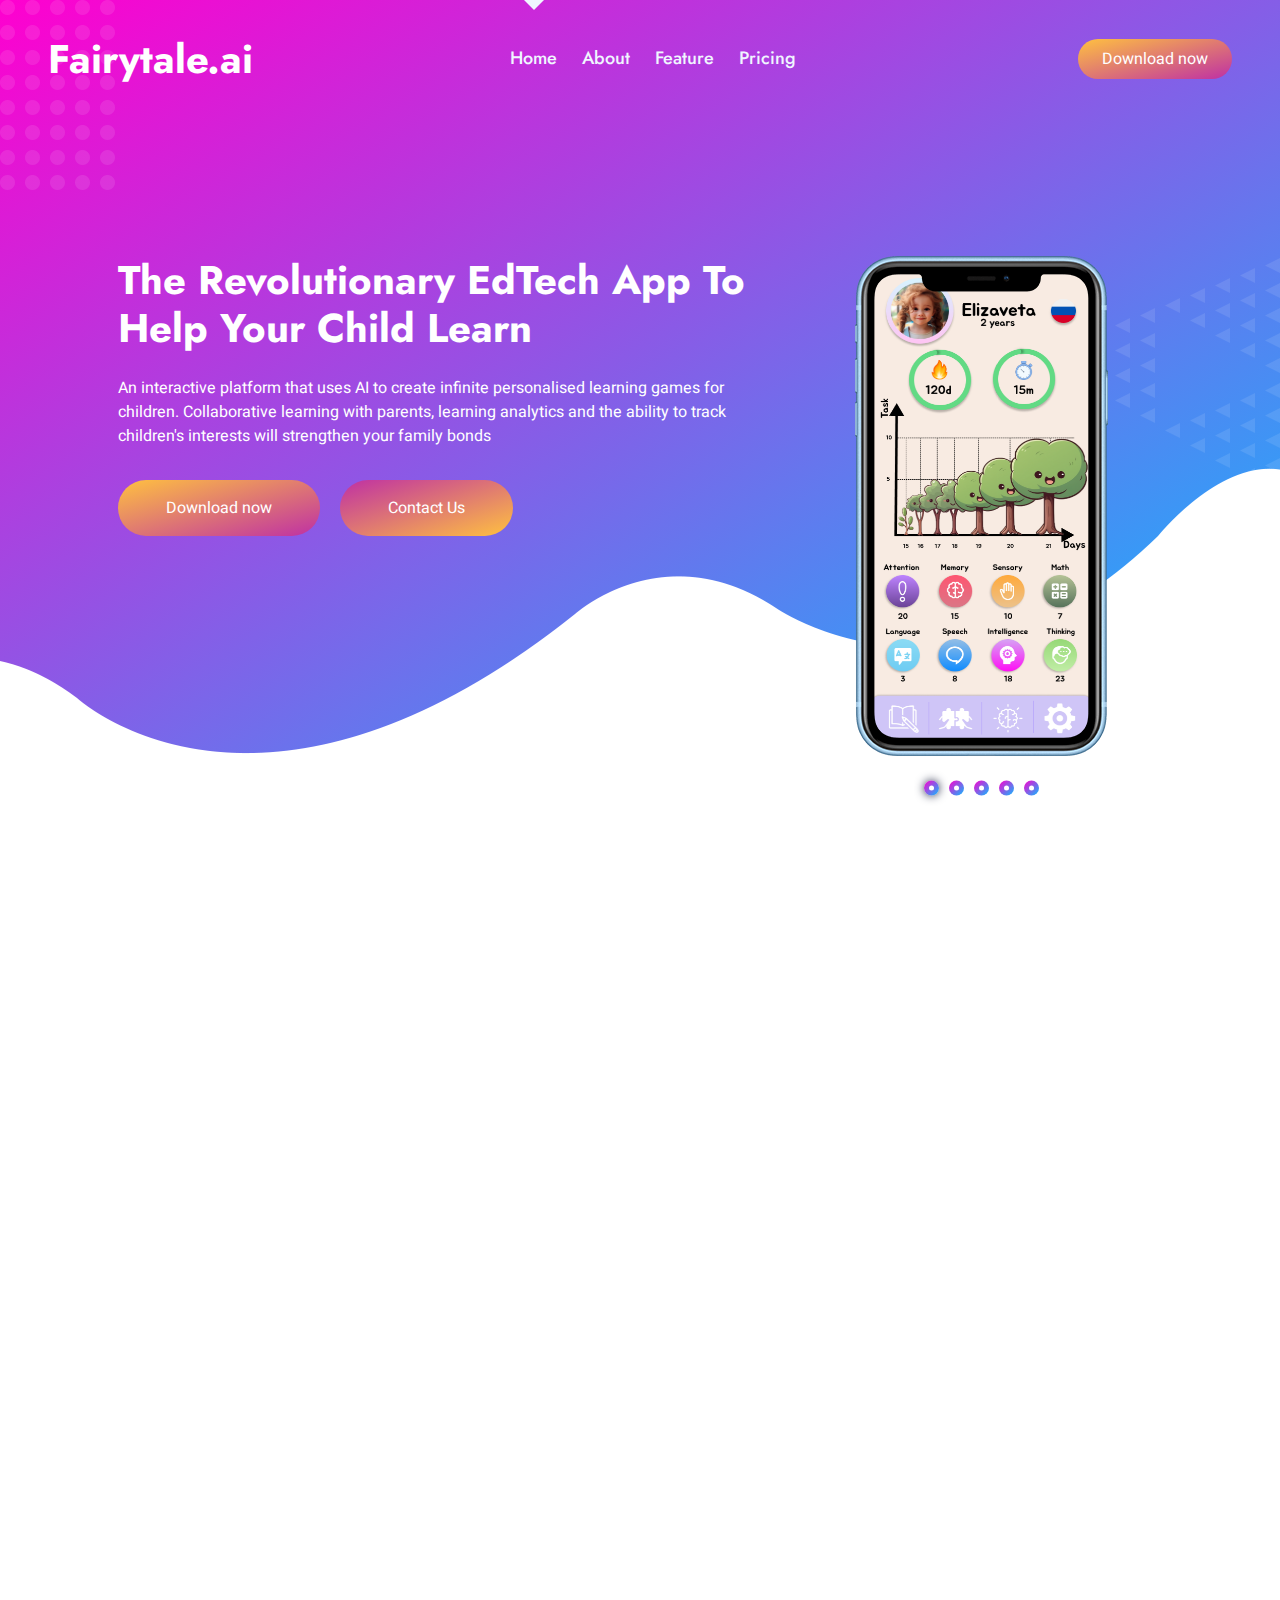
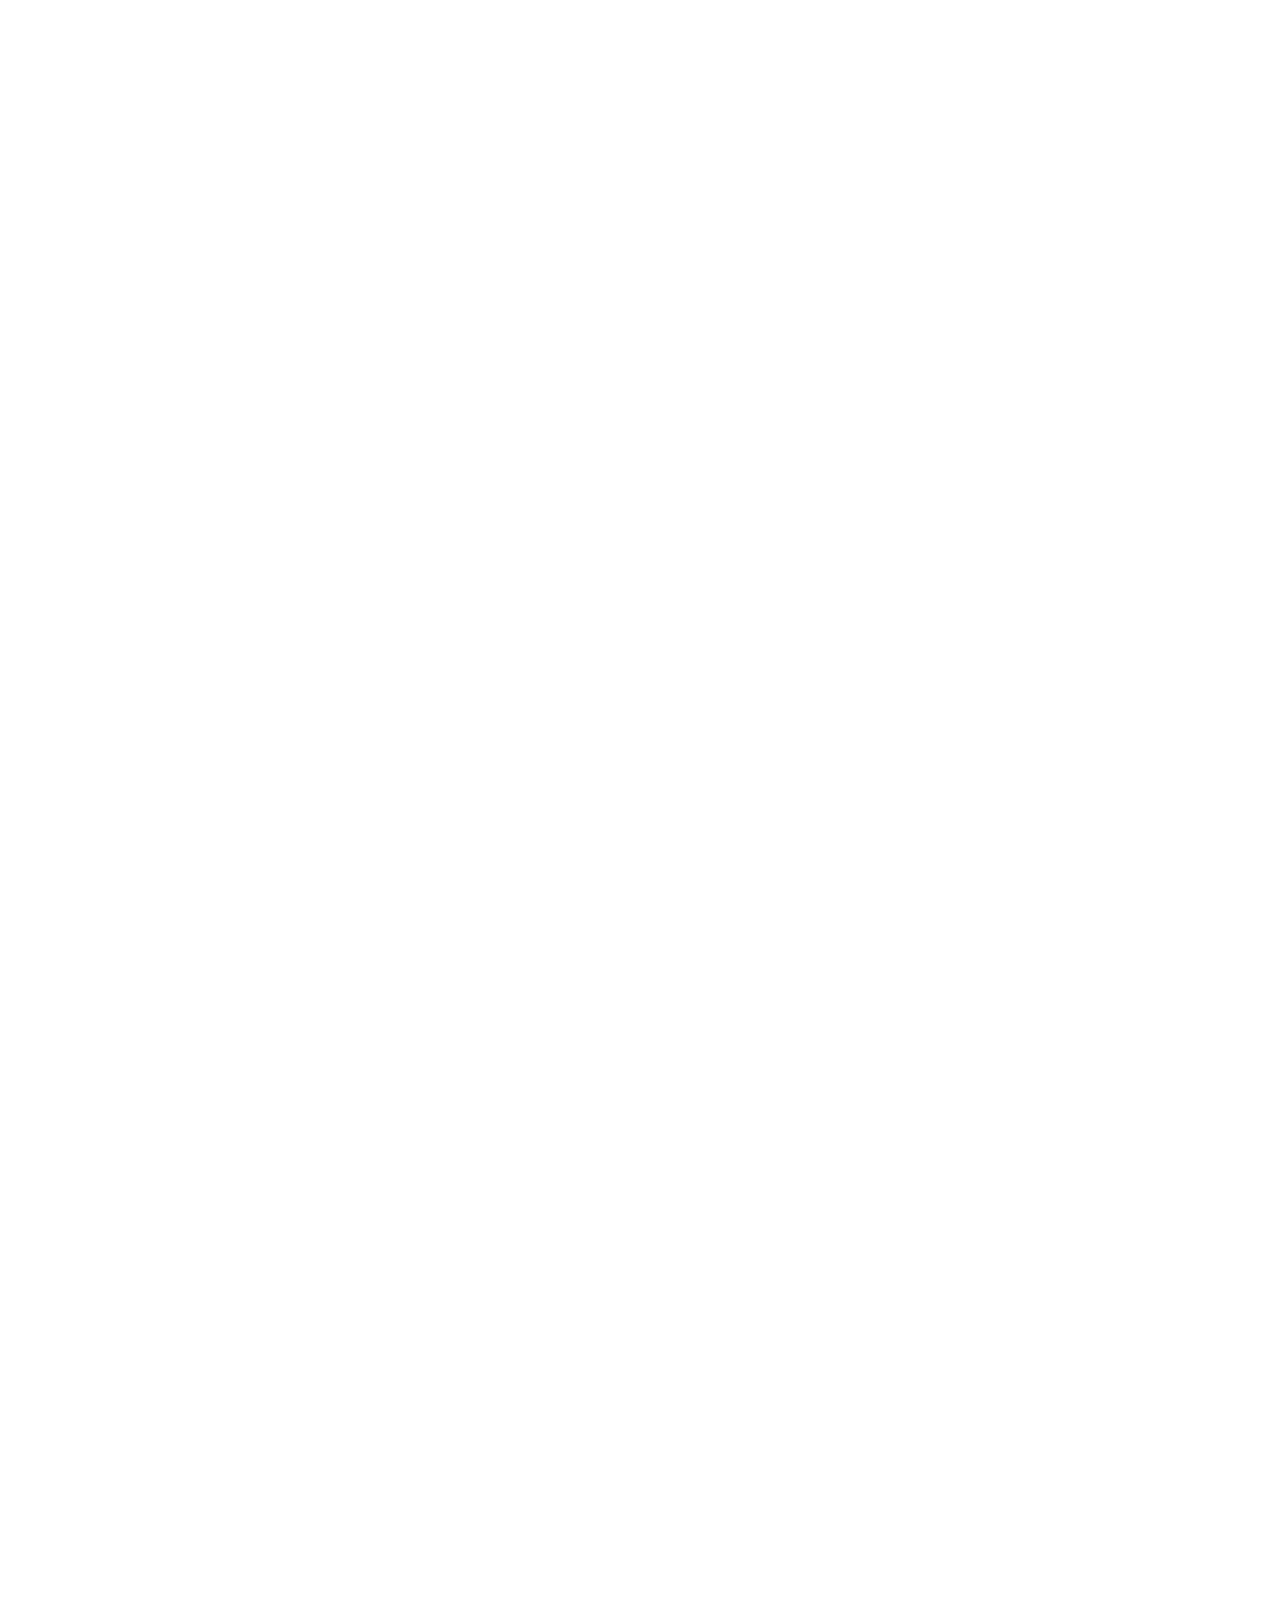
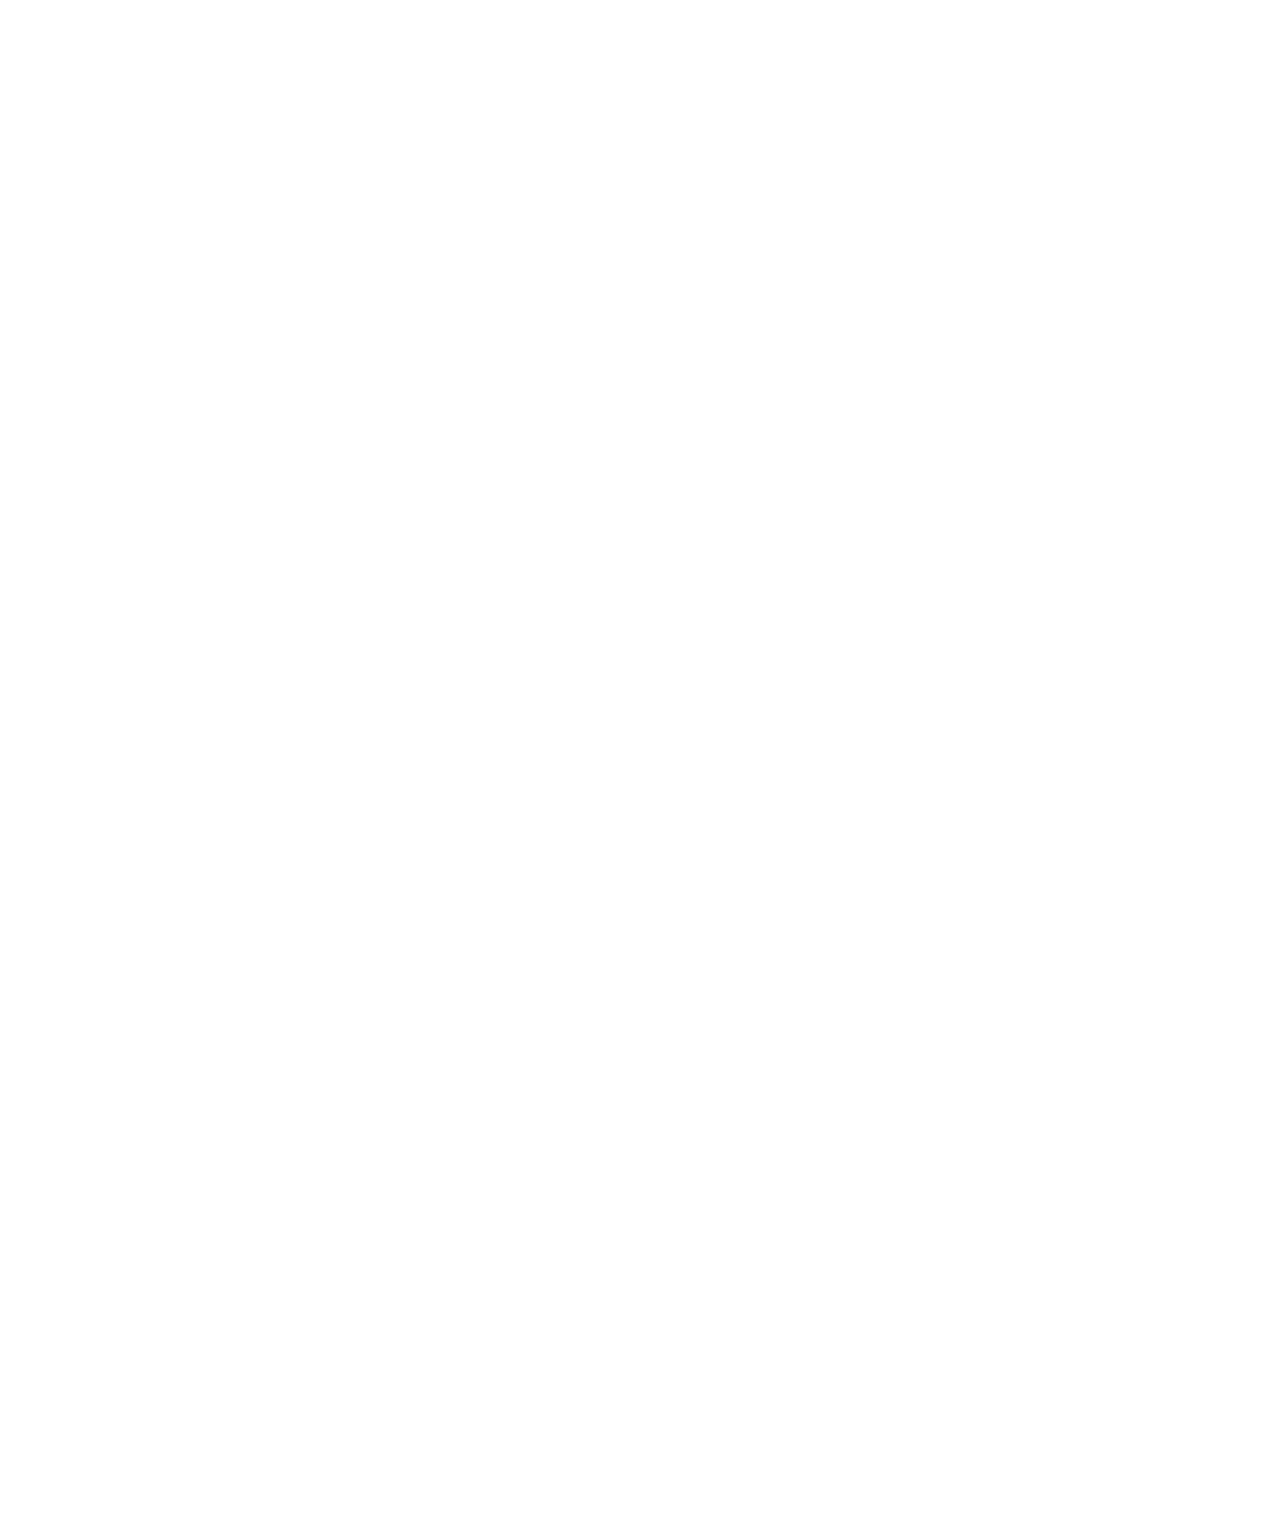
==== commit 5d192e71: "Init 3" ====
--- a/index.html
+++ b/index.html
@@ -68,7 +68,7 @@
 
             <div class="container-xxl bg-primary hero-header">
                 <div class="container px-lg-5">
-                    <div class="row g-5">
+                    <div class="row g-5" style="margin-right: 0px;">
                         <div class="col-lg-8 text-center text-lg-start">
                             <h1 class="text-white mb-4 animated slideInDown">The Revolutionary EdTech App To Help Your Child Learn</h1>
                             <p class="text-white pb-3 animated slideInDown">An interactive platform that uses AI to create infinite personalised learning games for children. Collaborative learning with parents, learning analytics and the ability to track children's interests will strengthen your family bonds</p>
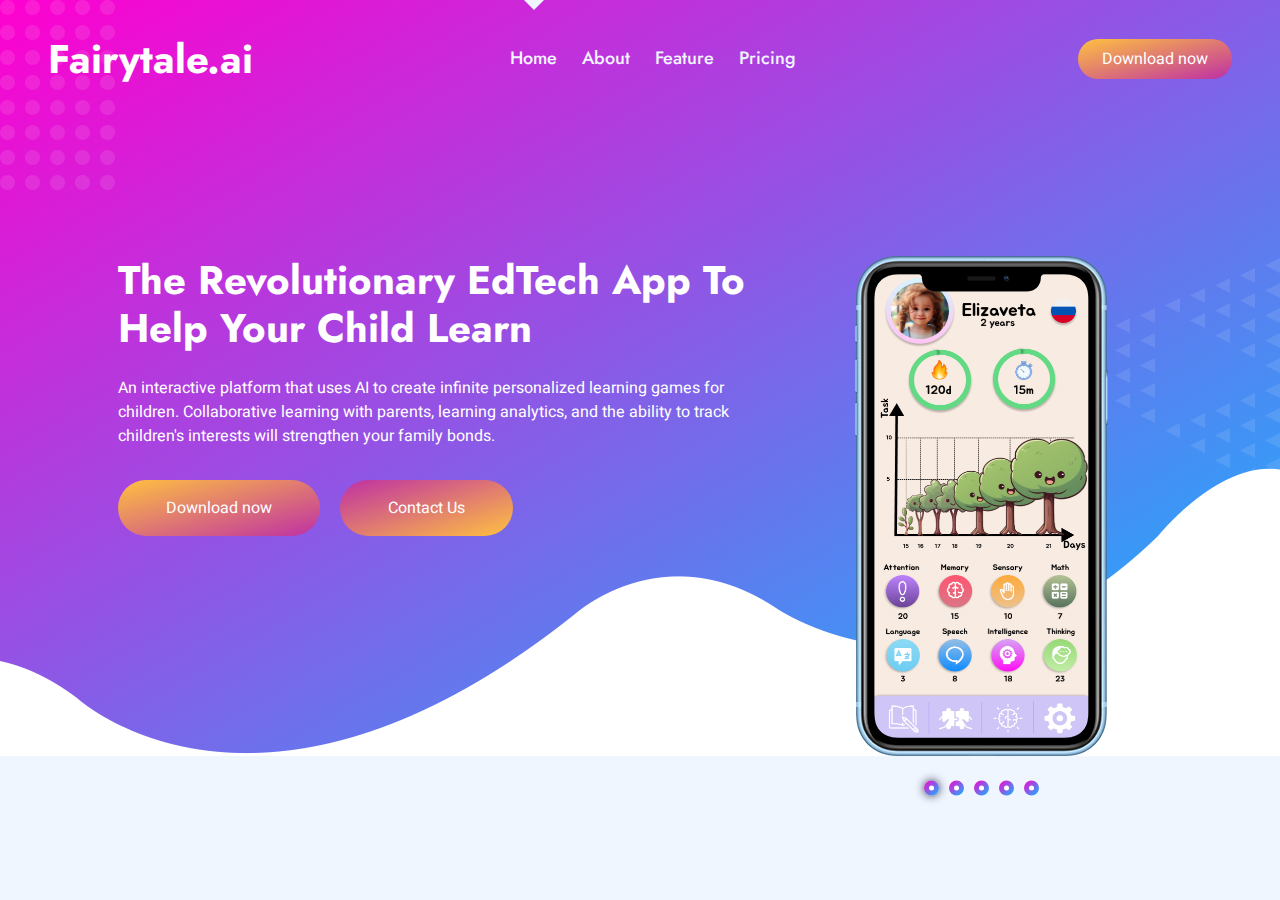
==== commit 8d78977e: "Update index.html" ====
--- a/index.html
+++ b/index.html
@@ -5,16 +5,25 @@
     <meta charset="utf-8">
     <title>Fairytale.ai - Connect with my parents</title>
     <meta content="width=device-width, initial-scale=1.0" name="viewport">
-    <meta content="" name="keywords">
-    <meta content="" name="description">
-
+    <meta content="AI, education, learning games, personalized learning, family bonding, children education" name="keywords">
+    <meta content="Fairytale.ai is a revolutionary EdTech app that helps your child learn through AI-generated personalized games while strengthening family bonds." name="description">
+    <link rel="canonical" href="https://www.devtalellc.com/">
+    <script async src="https://pagead2.googlesyndication.com/pagead/js/adsbygoogle.js?client=ca-pub-5041366839909766" crossorigin="anonymous"></script>
+    <!-- Google tag (gtag.js) -->
+    <script async src="https://www.googletagmanager.com/gtag/js?id=G-GPCFNYPZJ4"></script>
+    <script>
+        window.dataLayer = window.dataLayer || [];
+        function gtag() { dataLayer.push(arguments); }
+        gtag('js', new Date());
+        gtag('config', 'G-GPCFNYPZJ4');
+    </script>
     <!-- Favicon -->
     <!-- <link href="img/favicon.ico" rel="icon"> -->
 
     <!-- Google Web Fonts -->
     <link rel="preconnect" href="https://fonts.googleapis.com">
     <link rel="preconnect" href="https://fonts.gstatic.com" crossorigin>
-    <link href="https://fonts.googleapis.com/css2?family=Heebo:wght@400;500&family=Jost:wght@500;600;700&display=swap" rel="stylesheet"> 
+    <link href="https://fonts.googleapis.com/css2?family=Heebo:wght@400;500&family=Jost:wght@500;600;700&display=swap" rel="stylesheet">
 
     <!-- Icon Font Stylesheet -->
     <link href="https://cdnjs.cloudflare.com/ajax/libs/font-awesome/5.10.0/css/all.min.css" rel="stylesheet">
@@ -41,13 +50,11 @@
         </div>
         <!-- Spinner End -->
 
-
         <!-- Navbar & Hero Start -->
         <div class="container-xxl position-relative p-0" id="home">
             <nav class="navbar navbar-expand-lg navbar-light px-4 px-lg-5 py-3 py-lg-0">
                 <a href="" class="navbar-brand p-0">
                     <h1 class="m-0">Fairytale.ai</h1>
-                    <!-- <img src="img/logo.png" alt="Logo"> -->
                 </a>
                 <button class="navbar-toggler" type="button" data-bs-toggle="collapse" data-bs-target="#navbarCollapse">
                     <span class="fa fa-bars"></span>
@@ -58,10 +65,7 @@
                         <a href="#about" class="nav-item nav-link">About</a>
                         <a href="#feature" class="nav-item nav-link">Feature</a>
                         <a href="#pricing" class="nav-item nav-link">Pricing</a>
-                        <!-- <a href="#review" class="nav-item nav-link">Review</a> -->
-                        <!-- <a href="#contact" class="nav-item nav-link">Contact</a> -->
                     </div>
-                    <!-- <div class="py-2 px-4 ms-3 d-none d-lg-block"></div> -->
                     <a href="#download" class="btn btn-primary-gradient rounded-pill py-2 px-4 ms-3 d-none d-lg-block">Download now</a>
                 </div>
             </nav>
@@ -71,7 +75,7 @@
                     <div class="row g-5" style="margin-right: 0px;">
                         <div class="col-lg-8 text-center text-lg-start">
                             <h1 class="text-white mb-4 animated slideInDown">The Revolutionary EdTech App To Help Your Child Learn</h1>
-                            <p class="text-white pb-3 animated slideInDown">An interactive platform that uses AI to create infinite personalised learning games for children. Collaborative learning with parents, learning analytics and the ability to track children's interests will strengthen your family bonds</p>
+                            <p class="text-white pb-3 animated slideInDown">An interactive platform that uses AI to create infinite personalized learning games for children. Collaborative learning with parents, learning analytics, and the ability to track children's interests will strengthen your family bonds.</p>
                             <a href="#download" class="btn btn-primary-gradient py-sm-3 px-4 px-sm-5 rounded-pill me-3 animated slideInLeft">Download now</a>
                             <a href="#myinfo" class="btn btn-secondary-gradient py-sm-3 px-4 px-sm-5 rounded-pill animated slideInRight">Contact Us</a>
                         </div>
@@ -90,587 +94,7 @@
         </div>
         <!-- Navbar & Hero End -->
 
-
-        <!-- About Start -->
-        <div class="container-xxl py-5" id="about">
-            <div class="container py-5 px-lg-5">
-                <div class="row g-5 align-items-center">
-                    <div class="col-lg-6 wow fadeInUp" data-wow-delay="0.1s">
-                        <h5 class="text-primary-gradient fw-medium">About App</h5>
-                        <h1 class="mb-4">#1 App For Your Child</h1>
-                        <p class="mb-4">Completely free access to daily automatically generated games based on your child's preference</p>
-                        <div class="row g-4 mb-4">
-                            <div class="col-sm-6 wow fadeIn" data-wow-delay="0.5s">
-                                <div class="d-flex">
-                                    <i class="fa fa-cogs fa-2x text-primary-gradient flex-shrink-0 mt-1"></i>
-                                    <div class="ms-3">
-                                        <h2 class="mb-0" data-toggle="counter-up">11570</h2>
-                                        <p class="text-primary-gradient mb-0">Added to wishlist</p>
-                                    </div>
-                                </div>
-                            </div>
-                            <div class="col-sm-6 wow fadeIn" data-wow-delay="0.7s">
-                                <div class="d-flex">
-                                    <i class="fa fa-comments fa-2x text-secondary-gradient flex-shrink-0 mt-1"></i>
-                                    <div class="ms-3">
-                                        <h2 class="mb-0" data-toggle="counter-up">124</h2>
-                                        <p class="text-secondary-gradient mb-0">Parents feedback</p>
-                                    </div>
-                                </div>
-                            </div>
-                        </div>
-                        <!-- <a href="" class="btn btn-primary-gradient py-sm-3 px-4 px-sm-5 rounded-pill mt-3">Read More</a> -->
-                    </div>
-                    <div class="col-lg-6">
-                        <img class="img-fluid wow fadeInUp" data-wow-delay="0.5s" src="img/about.png">
-                    </div>
-                </div>
-            </div>
-        </div>
-        <!-- About End -->
-
-        <!-- Features Start -->
-        <div class="container-xxl py-5" id="feature">
-            <div class="container py-5 px-lg-5">
-                <div class="text-center wow fadeInUp" data-wow-delay="0.1s">
-                    <h5 class="text-primary-gradient fw-medium">App Features</h5>
-                    <h1 class="mb-5">Awesome Free Features</h1>
-                </div>
-                <div class="row g-4">
-                    <div class="col-lg-4 col-md-6 wow fadeInUp" data-wow-delay="0.1s">
-                        <div class="feature-item bg-light rounded p-4">
-                            <div class="d-inline-flex align-items-center justify-content-center bg-primary-gradient rounded-circle mb-4" style="width: 60px; height: 60px;">
-                                <i class="fa fa-eye text-white fs-4"></i>
-                            </div>
-                            <h5 class="mb-3">Daily New Tasks</h5>
-                            <p class="m-0">Captivate your child's curiosity by giving them new challenges every day that AI has generated especially for them.</p>
-                        </div>
-                    </div>
-                    <div class="col-lg-4 col-md-6 wow fadeInUp" data-wow-delay="0.1s">
-                        <div class="feature-item bg-light rounded p-4">
-                            <div class="d-inline-flex align-items-center justify-content-center bg-primary-gradient rounded-circle mb-4" style="width: 60px; height: 60px;">
-                                <i class="fa fa-layer-group text-white fs-4"></i>
-                            </div>
-                            <h5 class="mb-3">Games for Development</h5>
-                            <p class="m-0">Connect with your child, regardless of their age, through interactive features designed to foster meaningful interactions.</p>
-                        </div>
-                    </div>
-                    <!-- <div class="col-lg-4 col-md-6 wow fadeInUp" data-wow-delay="0.1s">
-                        <div class="feature-item bg-light rounded p-4">
-                            <div class="d-inline-flex align-items-center justify-content-center bg-secondary-gradient rounded-circle mb-4" style="width: 60px; height: 60px;">
-                                <i class="fa fa-layer-group text-white fs-4"></i>
-                            </div>
-                            <h5 class="mb-3">Games for Development</h5>
-                            <p class="m-0">From motor skills to memory and attention, our games target different aspects of your child's development. AI controls which skills to focus on.</p>
-                        </div>
-                    </div> -->
-                    <div class="col-lg-4 col-md-6 wow fadeInUp" data-wow-delay="0.1s">
-                        <div class="feature-item bg-light rounded p-4">
-                            <div class="d-inline-flex align-items-center justify-content-center bg-primary-gradient rounded-circle mb-4" style="width: 60px; height: 60px;">
-                                <i class="fa fa-edit text-white fs-4"></i>
-                            </div>
-                            <h5 class="mb-3">Communication Made Easy</h5>
-                            <p class="m-0">Connect with your child, regardless of their age, through interactive features designed to foster meaningful interactions.</p>
-                        </div>
-                    </div>
-                    <div class="col-lg-4 col-md-6 wow fadeInUp" data-wow-delay="0.1s">
-                        <div class="feature-item bg-light rounded p-4">
-                            <div class="d-inline-flex align-items-center justify-content-center bg-secondary-gradient rounded-circle mb-4" style="width: 60px; height: 60px;">
-                                <i class="fa fa-shield-alt text-white fs-4"></i>
-                            </div>
-                            <h5 class="mb-3">Ad-Free Experience</h5>
-                            <p class="m-0">Enjoy our platform without interruptions – 100% ad-free for a seamless experience.</p>
-                        </div>
-                    </div>
-                    <div class="col-lg-4 col-md-6 wow fadeInUp" data-wow-delay="0.1s">
-                        <div class="feature-item bg-light rounded p-4">
-                            <div class="d-inline-flex align-items-center justify-content-center bg-primary-gradient rounded-circle mb-4" style="width: 60px; height: 60px;">
-                                <i class="fa fa-cloud text-white fs-4"></i>
-                            </div>
-                            <h5 class="mb-3">Language Learning</h5>
-                            <p class="m-0">Explore and learn in any language or dialect of your choice, broadening your child's linguistic horizons.</p>
-                        </div>
-                    </div>
-                    <div class="col-lg-4 col-md-6 wow fadeInUp" data-wow-delay="0.1s">
-                        <div class="feature-item bg-light rounded p-4">
-                            <div class="d-inline-flex align-items-center justify-content-center bg-secondary-gradient rounded-circle mb-4" style="width: 60px; height: 60px;">
-                                <i class="fa fa-mobile-alt text-white fs-4"></i>
-                            </div>
-                            <h5 class="mb-3">Accidental Press Protection</h5>
-                            <p class="m-0">Rest easy knowing our platform is designed to prevent accidental actions, ensuring a hassle-free experience for you and your child.</p>
-                        </div>
-                    </div>
-                </div>
-            </div>
-        </div>
-        <!-- Features End -->
-
-
-        <!-- Screenshot Start -->
-        <div class="container-xxl py-5">
-            <div class="container py-5 px-lg-5">
-                <div class="row g-5 align-items-center">
-                    <div class="col-lg-8 wow fadeInUp" data-wow-delay="0.1s">
-                        <h5 class="text-primary-gradient fw-medium">Premium AI Features</h5>
-                        <h1 class="mb-4">Exclusive AI features for a unique child experience</h1>
-                        <p class="mb-4">Give your child the gift of a learning world of limitless possibilities with our platform. All this and much more awaits you on our platform!</p>
-                        <p><i class="fa fa-check text-primary-gradient me-3"></i>Endless board with personalised game tasks</p>
-                        <p><i class="fa fa-check text-primary-gradient me-3"></i>Possibility of parallel learning in several languages</p>
-                        <p><i class="fa fa-check text-primary-gradient me-3"></i>AI system of recommendations for the child's education</p>
-                        <p><i class="fa fa-check text-primary-gradient me-3"></i>AI-driven job generation system </p>
-                        <p><i class="fa fa-check text-primary-gradient me-3"></i>Detailed AI analyses of the child's personality based on task performance</p>
-                        <p><i class="fa fa-check text-primary-gradient me-3"></i>Social functions for communication with other parents</p>
-                        <!-- <a href="" class="btn btn-primary-gradient py-sm-3 px-4 px-sm-5 rounded-pill mt-3">Read More</a> -->
-                    </div>
-                    <div class="col-lg-4 d-flex justify-content-center justify-content-lg-end wow fadeInUp" data-wow-delay="0.3s">
-                        <div class="owl-carousel screenshot-carousel">
-                            <img class="img-fluid" src="img/Profile-3.png" alt="">
-                            <img class="img-fluid" src="img/Profile-4.png" alt="">
-                        </div>
-                    </div>
-                </div>
-            </div>
-        </div>
-        <!-- Screenshot End -->
-
-
-        <!-- Process Start -->
-        <!-- <div class="container-xxl py-5">
-            <div class="container py-5 px-lg-5">
-                <div class="text-center pb-4 wow fadeInUp" data-wow-delay="0.1s">
-                    <h5 class="text-primary-gradient fw-medium">How It Works</h5>
-                    <h1 class="mb-5">3 Easy Steps</h1>
-                </div>
-                <div class="row gy-5 gx-4 justify-content-center">
-                    <div class="col-lg-4 col-sm-6 text-center pt-4 wow fadeInUp" data-wow-delay="0.1s">
-                        <div class="position-relative bg-light rounded pt-5 pb-4 px-4">
-                            <div class="d-inline-flex align-items-center justify-content-center bg-primary-gradient rounded-circle position-absolute top-0 start-50 translate-middle shadow" style="width: 100px; height: 100px;">
-                                <i class="fa fa-cog fa-3x text-white"></i>
-                            </div>
-                            <h5 class="mt-4 mb-3">Install the App</h5>
-                            <p class="mb-0">Tempor erat elitr rebum clita dolor diam ipsum sit diam amet diam eos erat ipsum et lorem et sit sed stet</p>
-                        </div>
-                    </div>
-                    <div class="col-lg-4 col-sm-6 text-center pt-4 wow fadeInUp" data-wow-delay="0.3s">
-                        <div class="position-relative bg-light rounded pt-5 pb-4 px-4">
-                            <div class="d-inline-flex align-items-center justify-content-center bg-secondary-gradient rounded-circle position-absolute top-0 start-50 translate-middle shadow" style="width: 100px; height: 100px;">
-                                <i class="fa fa-address-card fa-3x text-white"></i>
-                            </div>
-                            <h5 class="mt-4 mb-3">Setup Your Profile</h5>
-                            <p class="mb-0">Tempor erat elitr rebum clita dolor diam ipsum sit diam amet diam eos erat ipsum et lorem et sit sed stet</p>
-                        </div>
-                    </div>
-                    <div class="col-lg-4 col-sm-6 text-center pt-4 wow fadeInUp" data-wow-delay="0.5s">
-                        <div class="position-relative bg-light rounded pt-5 pb-4 px-4">
-                            <div class="d-inline-flex align-items-center justify-content-center bg-primary-gradient rounded-circle position-absolute top-0 start-50 translate-middle shadow" style="width: 100px; height: 100px;">
-                                <i class="fa fa-check fa-3x text-white"></i>
-                            </div>
-                            <h5 class="mt-4 mb-3">Enjoy The Features</h5>
-                            <p class="mb-0">Tempor erat elitr rebum clita dolor diam ipsum sit diam amet diam eos erat ipsum et lorem et sit sed stet</p>
-                        </div>
-                    </div>
-                </div>
-            </div>
-        </div> -->
-        <!-- Process Start -->
-
-        <!-- Pricing Start -->
-        <div class="container-xxl py-5" id="pricing">
-            <div class="container py-5 px-lg-5">
-                <div class="text-center wow fadeInUp" data-wow-delay="0.1s">
-                    <h5 class="text-primary-gradient fw-medium">Pricing Plan for AI Features</h5>
-                    <h1 class="mb-5">Choose Your Plan</h1>
-                </div>
-                <div class="tab-class text-center pricing wow fadeInUp" data-wow-delay="0.1s">
-                    <ul class="nav nav-pills d-inline-flex justify-content-center bg-primary-gradient rounded-pill mb-5">
-                        <li class="nav-item">
-                            <button class="nav-link active" data-bs-toggle="pill" href="#tab-1">Monthly</button>
-                        </li>
-                        <li class="nav-item">
-                            <button class="nav-link" data-bs-toggle="pill" href="#tab-2">Yearly</button>
-                        </li>
-                    </ul>
-                    <div class="tab-content text-start">
-                        <div id="tab-1" class="tab-pane fade show p-0 active">
-                            <div class="row g-4">
-                                <div class="col-lg-4">
-                                    <div class="bg-light rounded">
-                                        <div class="border-bottom p-4 mb-4">
-                                            <h4 class="text-primary-gradient mb-1">1 Month Plan</h4>
-                                            <span>No savings</span>
-                                        </div>
-                                        <div class="p-4 pt-0">
-                                            <h1 class="mb-3">
-                                                <small class="align-top" style="font-size: 22px; line-height: 45px;">$</small>9.99
-                                                <small
-                                                    class="align-bottom" style="font-size: 16px; line-height: 40px;">/ Month</small>
-                                            </h1>
-                                            <!-- <div class="d-flex justify-content-between mb-3"><span>HTML5 & CSS3</span><i class="fa fa-check text-primary-gradient pt-1"></i></div>
-                                            <div class="d-flex justify-content-between mb-3"><span>Bootstrap v5</span><i class="fa fa-check text-primary-gradient pt-1"></i></div>
-                                            <div class="d-flex justify-content-between mb-3"><span>Responsive Layout</span><i class="fa fa-check text-primary-gradient pt-1"></i></div>
-                                            <div class="d-flex justify-content-between mb-2"><span>Cross-browser Support</span><i class="fa fa-check text-primary-gradient pt-1"></i></div> -->
-                                            <a href="#download" class="btn btn-primary-gradient rounded-pill py-2 px-4 mt-4">Get Started</a>
-                                        </div>
-                                    </div>
-                                </div>
-                                <div class="col-lg-4">
-                                    <div class="bg-light rounded border">
-                                        <div class="border-bottom p-4 mb-4">
-                                            <h4 class="text-primary-gradient mb-1">2 Month Plan</h4>
-                                            <span>Savings of 10%</span>
-                                        </div>
-                                        <div class="p-4 pt-0">
-                                            <h1 class="mb-3">
-                                                <small class="align-top" style="font-size: 22px; line-height: 45px;">$</small>8.99                                     
-                                            <small
-                                                    class="align-bottom" style="font-size: 16px; line-height: 40px;">/ Month</small>
-                                            </h1>
-                                            <!-- <div class="d-flex justify-content-between mb-3"><span>HTML5 & CSS3</span><i class="fa fa-check text-primary-gradient pt-1"></i></div>
-                                            <div class="d-flex justify-content-between mb-3"><span>Bootstrap v5</span><i class="fa fa-check text-primary-gradient pt-1"></i></div>
-                                            <div class="d-flex justify-content-between mb-3"><span>Responsive Layout</span><i class="fa fa-check text-primary-gradient pt-1"></i></div>
-                                            <div class="d-flex justify-content-between mb-2"><span>Cross-browser Support</span><i class="fa fa-check text-primary-gradient pt-1"></i></div> -->
-                                            <a href="#download" class="btn btn-secondary-gradient rounded-pill py-2 px-4 mt-4">Get Started</a>
-                                        </div>
-                                    </div>
-                                </div>
-                                <div class="col-lg-4">
-                                    <div class="bg-light rounded">
-                                        <div class="border-bottom p-4 mb-4">
-                                            <h4 class="text-primary-gradient mb-1">3 Month Plan</h4>
-                                            <span>Savings of 20%</span>
-                                        </div>
-                                        <div class="p-4 pt-0">
-                                            <h1 class="mb-3">
-                                                <small class="align-top" style="font-size: 22px; line-height: 45px;">$</small>7.99
-                                                <small class="align-bottom" style="font-size: 16px; line-height: 40px;">/ Month</small>
-                                            </h1>
-                                            <!-- <div class="d-flex justify-content-between mb-3"><span>HTML5 & CSS3</span><i class="fa fa-check text-primary-gradient pt-1"></i></div>
-                                            <div class="d-flex justify-content-between mb-3"><span>Bootstrap v5</span><i class="fa fa-check text-primary-gradient pt-1"></i></div>
-                                            <div class="d-flex justify-content-between mb-3"><span>Responsive Layout</span><i class="fa fa-check text-primary-gradient pt-1"></i></div>
-                                            <div class="d-flex justify-content-between mb-2"><span>Cross-browser Support</span><i class="fa fa-check text-primary-gradient pt-1"></i></div> -->
-                                            <a href="#download" class="btn btn-primary-gradient rounded-pill py-2 px-4 mt-4">Get Started</a>
-                                        </div>
-                                    </div>
-                                </div>
-                            </div>
-                        </div>
-                        <div id="tab-2" class="tab-pane fade p-0">
-                            <div class="row g-4">
-                                <div class="col-lg-4">
-                                    <div class="bg-light rounded">
-                                        <div class="border-bottom p-4 mb-4">
-                                            <h4 class="text-primary-gradient mb-1">1 Year Plan</h4>
-                                            <span>Savings of 25%</span>
-                                        </div>
-                                        <div class="p-4 pt-0">
-                                            <h1 class="mb-3">
-                                                <small class="align-top" style="font-size: 22px; line-height: 45px;">$</small>83.99
-                                                <small
-                                                    class="align-bottom" style="font-size: 16px; line-height: 40px;">/ Yearly</small>
-                                            </h1>
-                                            <!--<div class="d-flex justify-content-between mb-3"><span>HTML5 & CSS3</span><i class="fa fa-check text-primary-gradient pt-1"></i></div>
-                                            <div class="d-flex justify-content-between mb-3"><span>Bootstrap v5</span><i class="fa fa-check text-primary-gradient pt-1"></i></div>
-                                            <div class="d-flex justify-content-between mb-3"><span>Responsive Layout</span><i class="fa fa-check text-primary-gradient pt-1"></i></div>
-                                            <div class="d-flex justify-content-between mb-2"><span>Cross-browser Support</span><i class="fa fa-check text-primary-gradient pt-1"></i></div> -->
-                                            <a href="#download" class="btn btn-primary-gradient rounded-pill py-2 px-4 mt-4">Get Started</a>
-                                        </div>
-                                    </div>
-                                </div>
-                                <div class="col-lg-4">
-                                    <div class="bg-light rounded border">
-                                        <div class="border-bottom p-4 mb-4">
-                                            <h4 class="text-primary-gradient mb-1">2 Year Plan</h4>
-                                            <span>Savings of 50%</span>
-                                        </div>
-                                        <div class="p-4 pt-0">
-                                            <h1 class="mb-3">
-                                                <small class="align-top" style="font-size: 22px; line-height: 45px;">$</small>119.99<small
-                                                    class="align-bottom" style="font-size: 16px; line-height: 40px;">/ Yearly</small>
-                                            </h1>
-                                            <!--<div class="d-flex justify-content-between mb-3"><span>HTML5 & CSS3</span><i class="fa fa-check text-primary-gradient pt-1"></i></div>
-                                            <div class="d-flex justify-content-between mb-3"><span>Bootstrap v5</span><i class="fa fa-check text-primary-gradient pt-1"></i></div>
-                                            <div class="d-flex justify-content-between mb-3"><span>Responsive Layout</span><i class="fa fa-check text-primary-gradient pt-1"></i></div>
-                                            <div class="d-flex justify-content-between mb-2"><span>Cross-browser Support</span><i class="fa fa-check text-primary-gradient pt-1"></i></div> -->
-                                            <a href="#download" class="btn btn-primary-gradient rounded-pill py-2 px-4 mt-4">Get Started</a> 
-                                        </div>
-                                    </div>
-                                </div>
-                                <div class="col-lg-4">
-                                    <div class="bg-light rounded">
-                                        <div class="border-bottom p-4 mb-4">
-                                            <h4 class="text-primary-gradient mb-1">Forever Plan</h4>
-                                            <span>Incredible offer</span>
-                                        </div>
-                                        <div class="p-4 pt-0">
-                                            <h1 class="mb-3">
-                                                <small class="align-top" style="font-size: 22px; line-height: 45px;">$</small>99.99
-                                                <!-- <small -->
-                                                    <!-- class="align-bottom" style="font-size: 16px; line-height: 40px;">/ Yearly</small> -->
-                                            </h1>
-                                            <!--<div class="d-flex justify-content-between mb-3"><span>HTML5 & CSS3</span><i class="fa fa-check text-primary-gradient pt-1"></i></div>
-                                            <div class="d-flex justify-content-between mb-3"><span>Bootstrap v5</span><i class="fa fa-check text-primary-gradient pt-1"></i></div>
-                                            <div class="d-flex justify-content-between mb-3"><span>Responsive Layout</span><i class="fa fa-check text-primary-gradient pt-1"></i></div>
-                                            <div class="d-flex justify-content-between mb-2"><span>Cross-browser Support</span><i class="fa fa-check text-primary-gradient pt-1"></i></div> -->
-                                            <a href="#download" class="btn btn-primary-gradient rounded-pill py-2 px-4 mt-4">Get Started</a>
-                                        </div>
-                                    </div>
-                                </div>
-                            </div>
-                        </div>
-                    </div>
-                </div>
-            </div>
-        </div>
-        <!-- Pricing End -->
-
- <!-- Download Start -->
-        <div class="container-xxl py-5" id="download">
-            <div class="container py-5 px-lg-5">
-                <div class="row g-5 align-items-center">
-                    <div class="col-lg-6">
-                        <img class="img-fluid wow fadeInUp" data-wow-delay="0.1s" src="img/about-2.png">
-                    </div>
-                    <div class="col-lg-6 wow fadeInUp" data-wow-delay="0.3s">
-                        <h5 class="text-primary-gradient fw-medium">Download</h5>
-                        <h1 class="mb-4">Download The Latest Version Of Our App</h1>
-                        <!-- <p class="mb-4">Diam dolor diam ipsum et tempor sit. Aliqu diam amet diam et eos labore. Clita erat ipsum et lorem et sit, sed stet no labore lorem sit clita duo justo eirmod magna dolore erat amet</p> -->
-                        <div class="row g-4">
-                            <div class="col-sm-6 wow fadeIn" data-wow-delay="0.5s">
-                                <a href="" class="d-flex bg-primary-gradient rounded py-3 px-4">
-                                    <i class="fab fa-apple fa-3x text-white flex-shrink-0"></i>
-                                    <div class="ms-3">
-                                        <p class="text-white mb-0">Available Soon</p>
-                                        <h5 class="text-white mb-0">App Store</h5>
-                                    </div>
-                                </a>
-                            </div>
-                            <div class="col-sm-6 wow fadeIn" data-wow-delay="0.7s">
-                                <a href="" class="d-flex bg-secondary-gradient rounded py-3 px-4">
-                                    <i class="fab fa-android fa-3x text-white flex-shrink-0"></i>
-                                    <div class="ms-3">
-                                        <p class="text-white mb-0">Available Soon</p>
-                                        <h5 class="text-white mb-0">Google Play</h5>
-                                    </div>
-                                </a>
-                            </div>
-                        </div>
-                    </div>
-                </div>
-            </div>
-        </div>
-        <!-- Download End -->
-
-        <!-- Testimonial Start -->
-        <!-- <div class="container-xxl py-5" id="review">
-            <div class="container py-5 px-lg-5">
-                <div class="text-center wow fadeInUp" data-wow-delay="0.1s">
-                    <h5 class="text-primary-gradient fw-medium">Testimonial</h5>
-                    <h1 class="mb-5">What Say Our Clients!</h1>
-                </div>
-                <div class="owl-carousel testimonial-carousel wow fadeInUp" data-wow-delay="0.1s">
-                    <div class="testimonial-item rounded p-4">
-                        <div class="d-flex align-items-center mb-4">
-                            <img class="img-fluid bg-white rounded flex-shrink-0 p-1" src="img/testimonial-1.jpg" style="width: 85px; height: 85px;">
-                            <div class="ms-4">
-                                <h5 class="mb-1">Client Name</h5>
-                                <p class="mb-1">Profession</p>
-                                <div>
-                                    <small class="fa fa-star text-warning"></small>
-                                    <small class="fa fa-star text-warning"></small>
-                                    <small class="fa fa-star text-warning"></small>
-                                    <small class="fa fa-star text-warning"></small>
-                                    <small class="fa fa-star text-warning"></small>
-                                </div>
-                            </div>
-                        </div>
-                        <p class="mb-0">Tempor erat elitr rebum at clita. Diam dolor diam ipsum sit diam amet diam et eos. Clita erat ipsum et lorem et sit.</p>
-                    </div>
-                    <div class="testimonial-item rounded p-4">
-                        <div class="d-flex align-items-center mb-4">
-                            <img class="img-fluid bg-white rounded flex-shrink-0 p-1" src="img/testimonial-2.jpg" style="width: 85px; height: 85px;">
-                            <div class="ms-4">
-                                <h5 class="mb-1">Client Name</h5>
-                                <p class="mb-1">Profession</p>
-                                <div>
-                                    <small class="fa fa-star text-warning"></small>
-                                    <small class="fa fa-star text-warning"></small>
-                                    <small class="fa fa-star text-warning"></small>
-                                    <small class="fa fa-star text-warning"></small>
-                                    <small class="fa fa-star text-warning"></small>
-                                </div>
-                            </div>
-                        </div>
-                        <p class="mb-0">Tempor erat elitr rebum at clita. Diam dolor diam ipsum sit diam amet diam et eos. Clita erat ipsum et lorem et sit.</p>
-                    </div>
-                    <div class="testimonial-item rounded p-4">
-                        <div class="d-flex align-items-center mb-4">
-                            <img class="img-fluid bg-white rounded flex-shrink-0 p-1" src="img/testimonial-3.jpg" style="width: 85px; height: 85px;">
-                            <div class="ms-4">
-                                <h5 class="mb-1">Client Name</h5>
-                                <p class="mb-1">Profession</p>
-                                <div>
-                                    <small class="fa fa-star text-warning"></small>
-                                    <small class="fa fa-star text-warning"></small>
-                                    <small class="fa fa-star text-warning"></small>
-                                    <small class="fa fa-star text-warning"></small>
-                                    <small class="fa fa-star text-warning"></small>
-                                </div>
-                            </div>
-                        </div>
-                        <p class="mb-0">Tempor erat elitr rebum at clita. Diam dolor diam ipsum sit diam amet diam et eos. Clita erat ipsum et lorem et sit.</p>
-                    </div>
-                    <div class="testimonial-item rounded p-4">
-                        <div class="d-flex align-items-center mb-4">
-                            <img class="img-fluid bg-white rounded flex-shrink-0 p-1" src="img/testimonial-4.jpg" style="width: 85px; height: 85px;">
-                            <div class="ms-4">
-                                <h5 class="mb-1">Client Name</h5>
-                                <p class="mb-1">Profession</p>
-                                <div>
-                                    <small class="fa fa-star text-warning"></small>
-                                    <small class="fa fa-star text-warning"></small>
-                                    <small class="fa fa-star text-warning"></small>
-                                    <small class="fa fa-star text-warning"></small>
-                                    <small class="fa fa-star text-warning"></small>
-                                </div>
-                            </div>
-                        </div>
-                        <p class="mb-0">Tempor erat elitr rebum at clita. Diam dolor diam ipsum sit diam amet diam et eos. Clita erat ipsum et lorem et sit.</p>
-                    </div>
-                </div>
-            </div>
-        </div> -->
-        <!-- Testimonial End -->
-
-
-        <!-- Contact Start -->
-        <!-- <div class="container-xxl py-5" id="contact">
-            <div class="container py-5 px-lg-5">
-                <div class="text-center wow fadeInUp" data-wow-delay="0.1s">
-                    <h5 class="text-primary-gradient fw-medium">Contact Us</h5>
-                    <h1 class="mb-5">Get In Touch!</h1>
-                </div>
-                <div class="row justify-content-center">
-                    <div class="col-lg-9">
-                        <div class="wow fadeInUp" data-wow-delay="0.3s">
-                            <p class="text-center mb-4">The contact form is currently inactive. Get a functional and working contact form with Ajax & PHP in a few minutes. Just copy and paste the files, add a little code and you're done. <a href="https://htmlcodex.com/contact-form">Download Now</a>.</p>
-                            <form>
-                                <div class="row g-3">
-                                    <div class="col-md-6">
-                                        <div class="form-floating">
-                                            <input type="text" class="form-control" id="name" placeholder="Your Name">
-                                            <label for="name">Your Name</label>
-                                        </div>
-                                    </div>
-                                    <div class="col-md-6">
-                                        <div class="form-floating">
-                                            <input type="email" class="form-control" id="email" placeholder="Your Email">
-                                            <label for="email">Your Email</label>
-                                        </div>
-                                    </div>
-                                    <div class="col-12">
-                                        <div class="form-floating">
-                                            <input type="text" class="form-control" id="subject" placeholder="Subject">
-                                            <label for="subject">Subject</label>
-                                        </div>
-                                    </div>
-                                    <div class="col-12">
-                                        <div class="form-floating">
-                                            <textarea class="form-control" placeholder="Leave a message here" id="message" style="height: 150px"></textarea>
-                                            <label for="message">Message</label>
-                                        </div>
-                                    </div>
-                                    <div class="col-12 text-center">
-                                        <button class="btn btn-primary-gradient rounded-pill py-3 px-5" type="submit">Send Message</button>
-                                    </div>
-                                </div>
-                            </form>
-                        </div>
-                    </div>
-                </div>
-            </div>
-        </div> -->
-        <!-- Contact End -->
-        
-
-        <!-- Footer Start -->
-        <div class="container-fluid bg-primary text-light footer wow fadeIn" data-wow-delay="0.1s" >
-            <div class="container py-5 px-lg-5">
-                <div class="row g-5">
-                    <!-- <div class="col-md-6 col-lg-3">
-                        <h4 class="text-white mb-4">Address</h4>
-                        <p><i class="fa fa-map-marker-alt me-3"></i>5900 Balcones Drive STE 100, Austin, USA</p>
-                        <p><i class="fa fa-phone-alt me-3"></i>+998 90 813 9808</p>
-                        <p><i class="fa fa-envelope me-3"></i>skycs007@gmail.com</p>
-                        <div class="d-flex pt-2"> -->
-                            <!-- <a class="btn btn-outline-light btn-social" href=""><i class="fab fa-twitter"></i></a>
-                            <a class="btn btn-outline-light btn-social" href=""><i class="fab fa-facebook-f"></i></a>
-                            <a class="btn btn-outline-light btn-social" href=""><i class="fab fa-instagram"></i></a> -->
-                            <!-- <a class="btn btn-outline-light btn-social" href="https://www.linkedin.com/in/atyryshkin/"><i class="fab fa-linkedin-in"></i></a>
-                        </div>
-                    </div> -->
-                    <!-- <div class="col-md-6 col-lg-3">
-                        <h4 class="text-white mb-4">Quick Link</h4>
-                        <a class="btn btn-link" href="">About Us</a>
-                        <a class="btn btn-link" href="">Contact Us</a>
-                        <a class="btn btn-link" href="">Privacy Policy</a>
-                        <a class="btn btn-link" href="">Terms & Condition</a>
-                        <a class="btn btn-link" href="">Career</a>
-                    </div>
-                    <div class="col-md-6 col-lg-3">
-                        <h4 class="text-white mb-4">Popular Link</h4>
-                        <a class="btn btn-link" href="">About Us</a>
-                        <a class="btn btn-link" href="">Contact Us</a>
-                        <a class="btn btn-link" href="">Privacy Policy</a>
-                        <a class="btn btn-link" href="">Terms & Condition</a>
-                        <a class="btn btn-link" href="">Career</a>
-                    </div> -->
-                    <!-- <div class="col-md-6 col-lg-3">
-                        <h4 class="text-white mb-4">Newsletter</h4>
-                        <p>Lorem ipsum dolor sit amet elit. Phasellus nec pretium mi. Curabitur facilisis ornare velit non vulpu</p>
-                        <div class="position-relative w-100 mt-3">
-                            <input class="form-control border-0 rounded-pill w-100 ps-4 pe-5" type="text" placeholder="Your Email" style="height: 48px;">
-                            <button type="button" class="btn shadow-none position-absolute top-0 end-0 mt-1 me-2"><i class="fa fa-paper-plane text-primary-gradient fs-4"></i></button>
-                        </div>
-                    </div> -->
-                </div>
-            </div>
-            <div class="container px-lg-5" id="myinfo">
-                <div class="copyright">
-                    <div class="row">
-                        <div class="col-md-12 text-center text-md-start mb-3 mb-md-0">
-                            &copy; <a class="border-bottom" href="#">DEVTALE LLC</a>, All Right Reserved. 
-							
-							<!--/*** This template is free as long as you keep the footer author’s credit link/attribution link/backlink. If you'd like to use the template without the footer author’s credit link/attribution link/backlink, you can purchase the Credit Removal License from "https://htmlcodex.com/credit-removal". Thank you for your support. ***/-->
-							<!-- Designed By <a class="border-bottom" href="https://htmlcodex.com">HTML Codex</a> -->
-                            <i class="fa fa-map-marker-alt me-3" style="margin-left: 1rem !important;"></i>5900 Balcones Drive STE 100, Austin, USA   
-                            <i class="fa fa-phone-alt me-3" style="margin-left: 1rem !important;"></i> +998 90 813 9808
-                            <i class="fa fa-envelope me-3" style="margin-left: 1rem !important;"></i>skycs007@gmail.com
-
-                            <a class="btn btn-outline-light btn-social" style="margin-left: 1rem !important; margin-right: 1rem !important; display: inline-flex" href="https://www.linkedin.com/in/atyryshkin/"><i class="fab fa-linkedin-in"></i>
-                            </a>
-                        </div>
-                        
-                        
-                        <!-- <div class="col-md-6 text-center text-md-end">
-                            <div class="footer-menu"> -->
-                                <!-- <h4 class="text-white mb-4">Address</h4>
-                                
-                                
-                                <p> -->
-                                <!-- <div class="d-flex pt-2">
-                                    
-                                </div>
-                            </div> -->
-                        <!-- </div> -->
-                    </div>
-                </div>
-            </div>
-        </div>
-        <!-- Footer End -->
-
-
-        <!-- Back to Top -->
-        <a href="#" class="btn btn-lg btn-lg-square back-to-top pt-2"><i class="bi bi-arrow-up text-white"></i></a>
+        <!-- Rest of the HTML code remains the same -->
     </div>
 
     <!-- JavaScript Libraries -->
@@ -686,4 +110,4 @@
     <script src="js/main.js"></script>
 </body>
 
-</html>+</html>
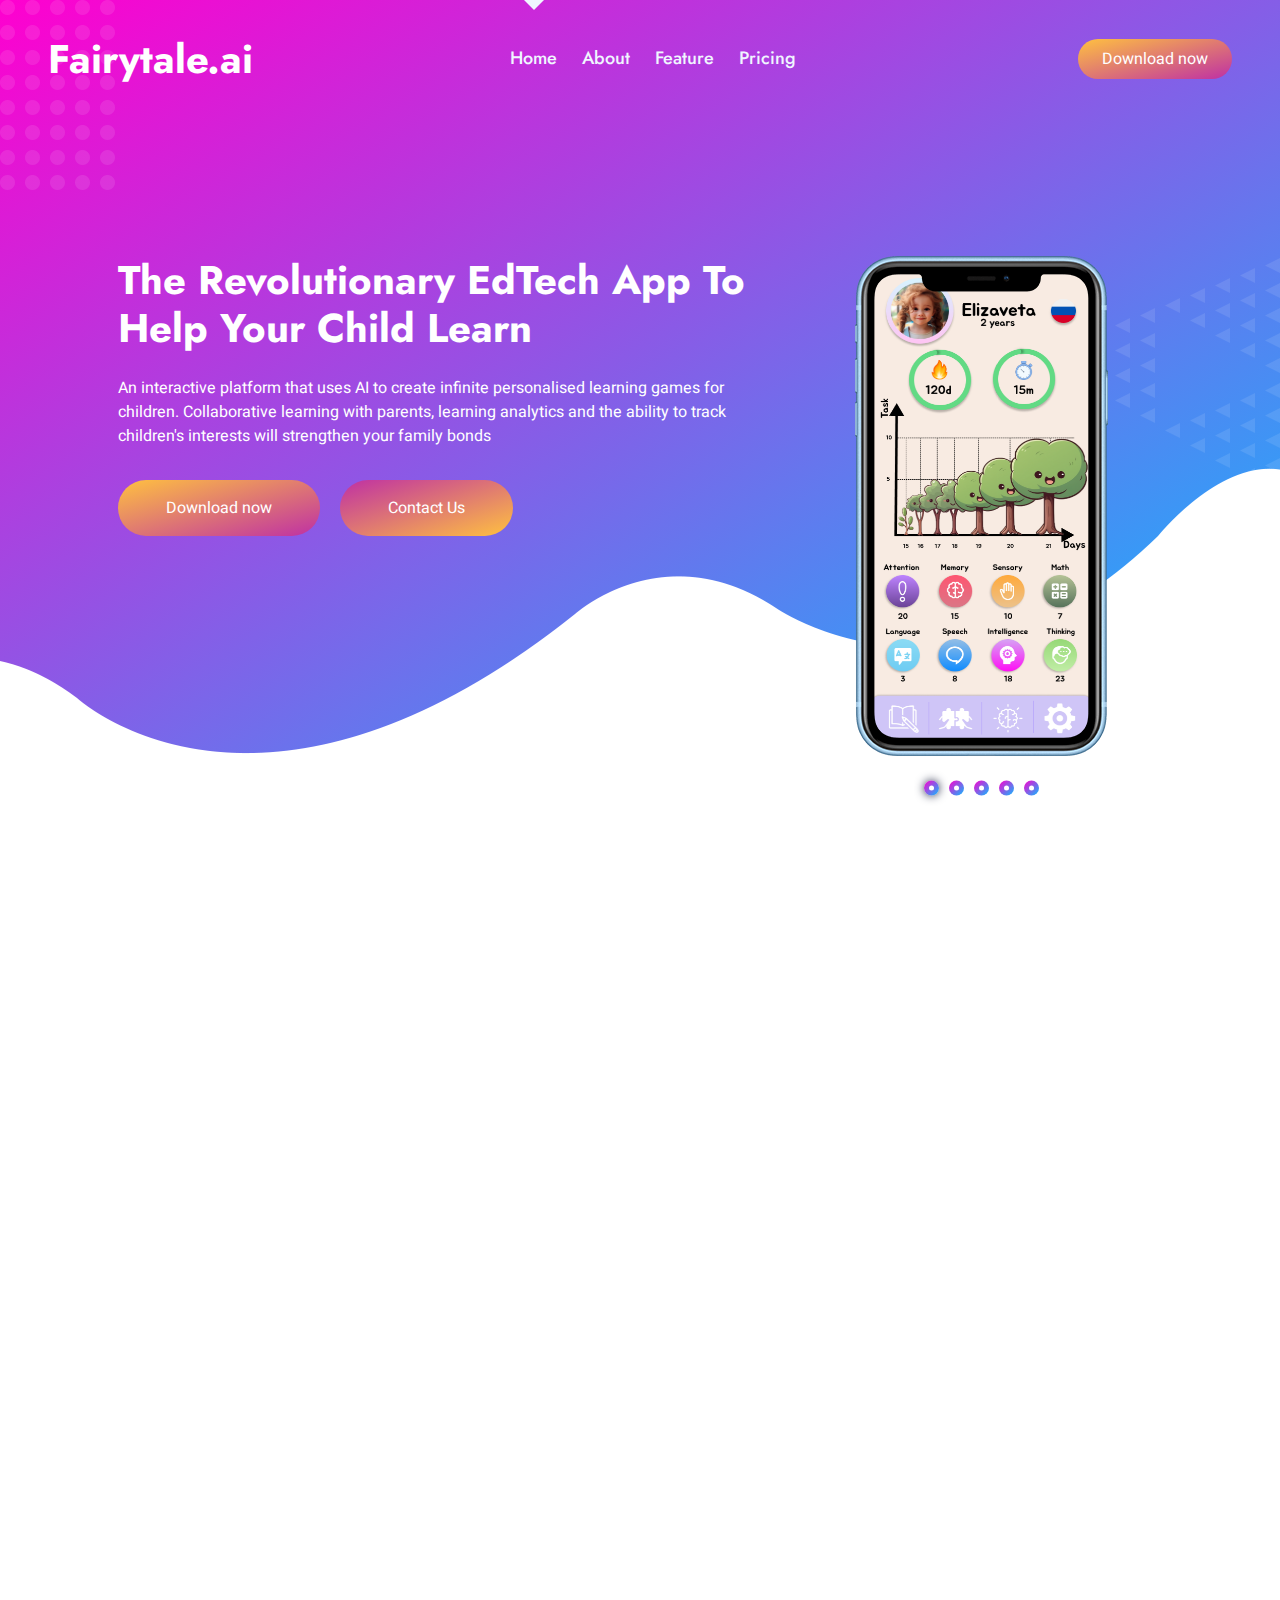
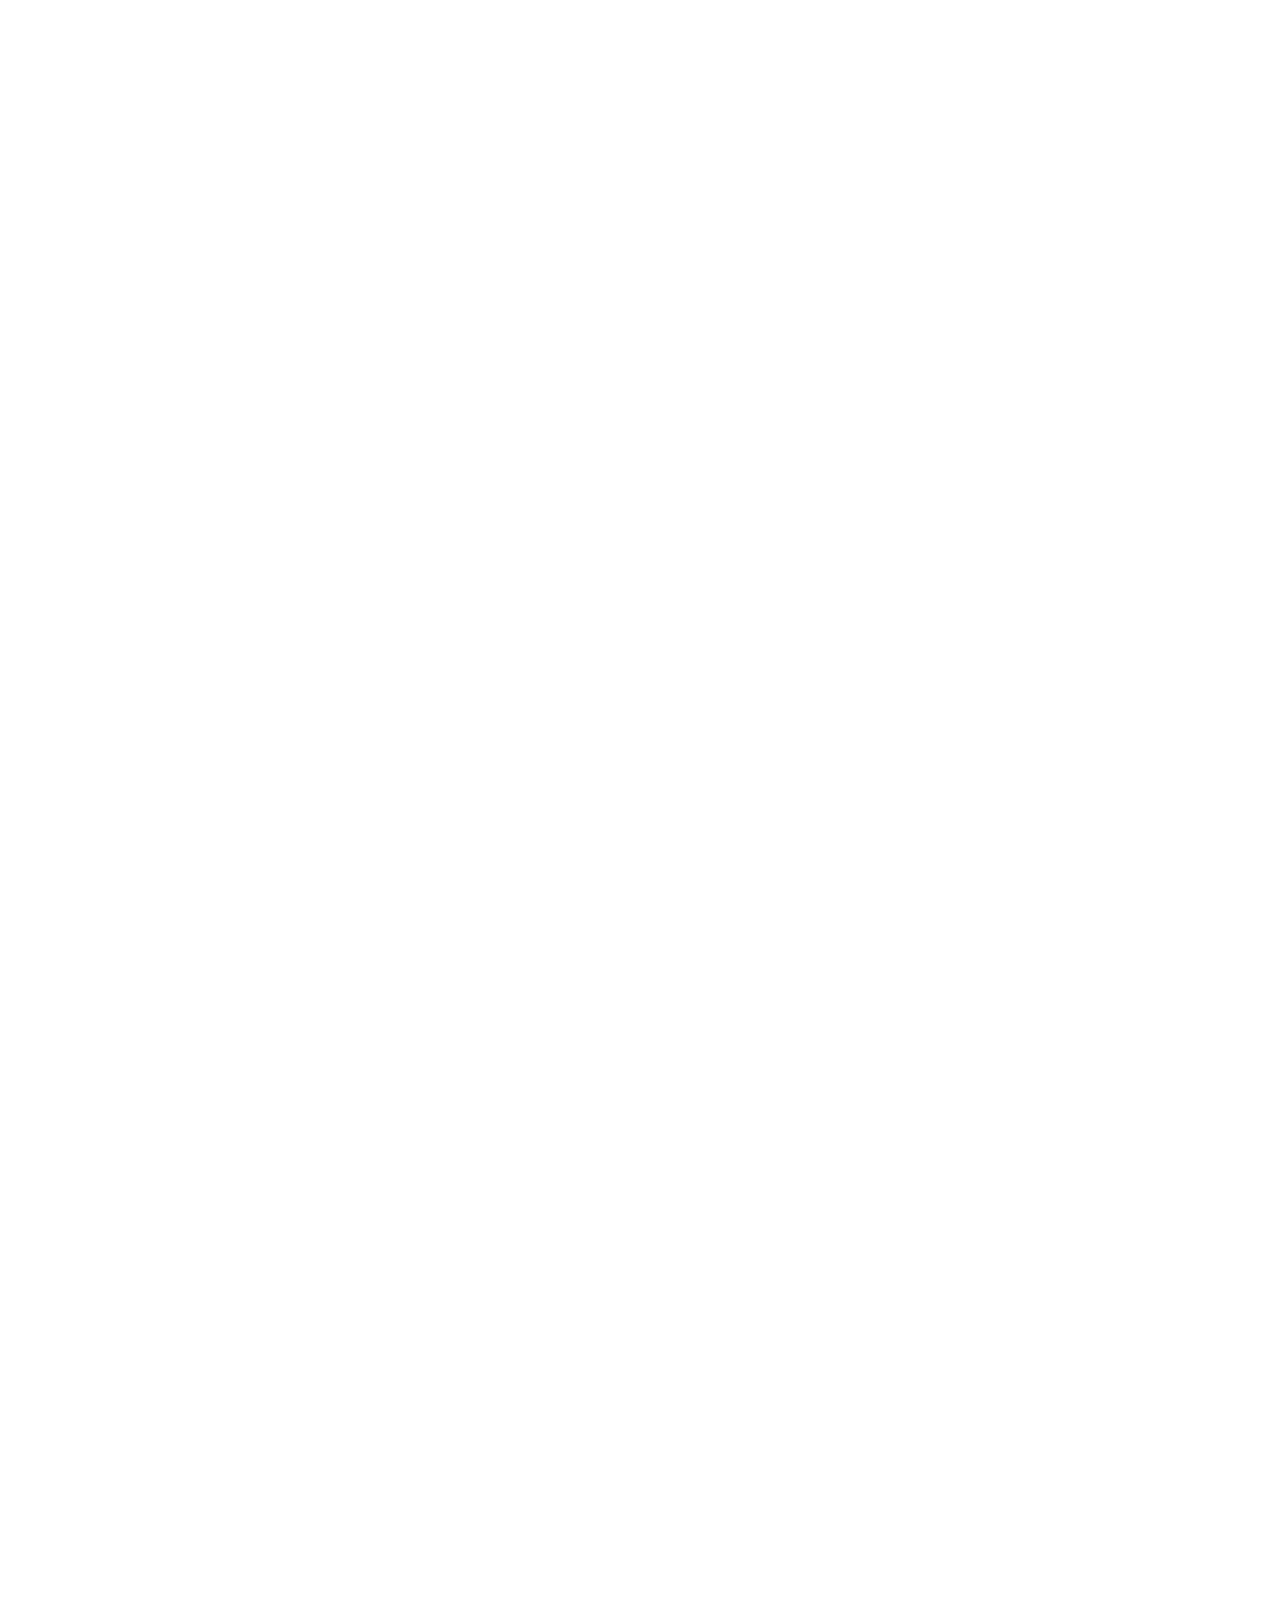
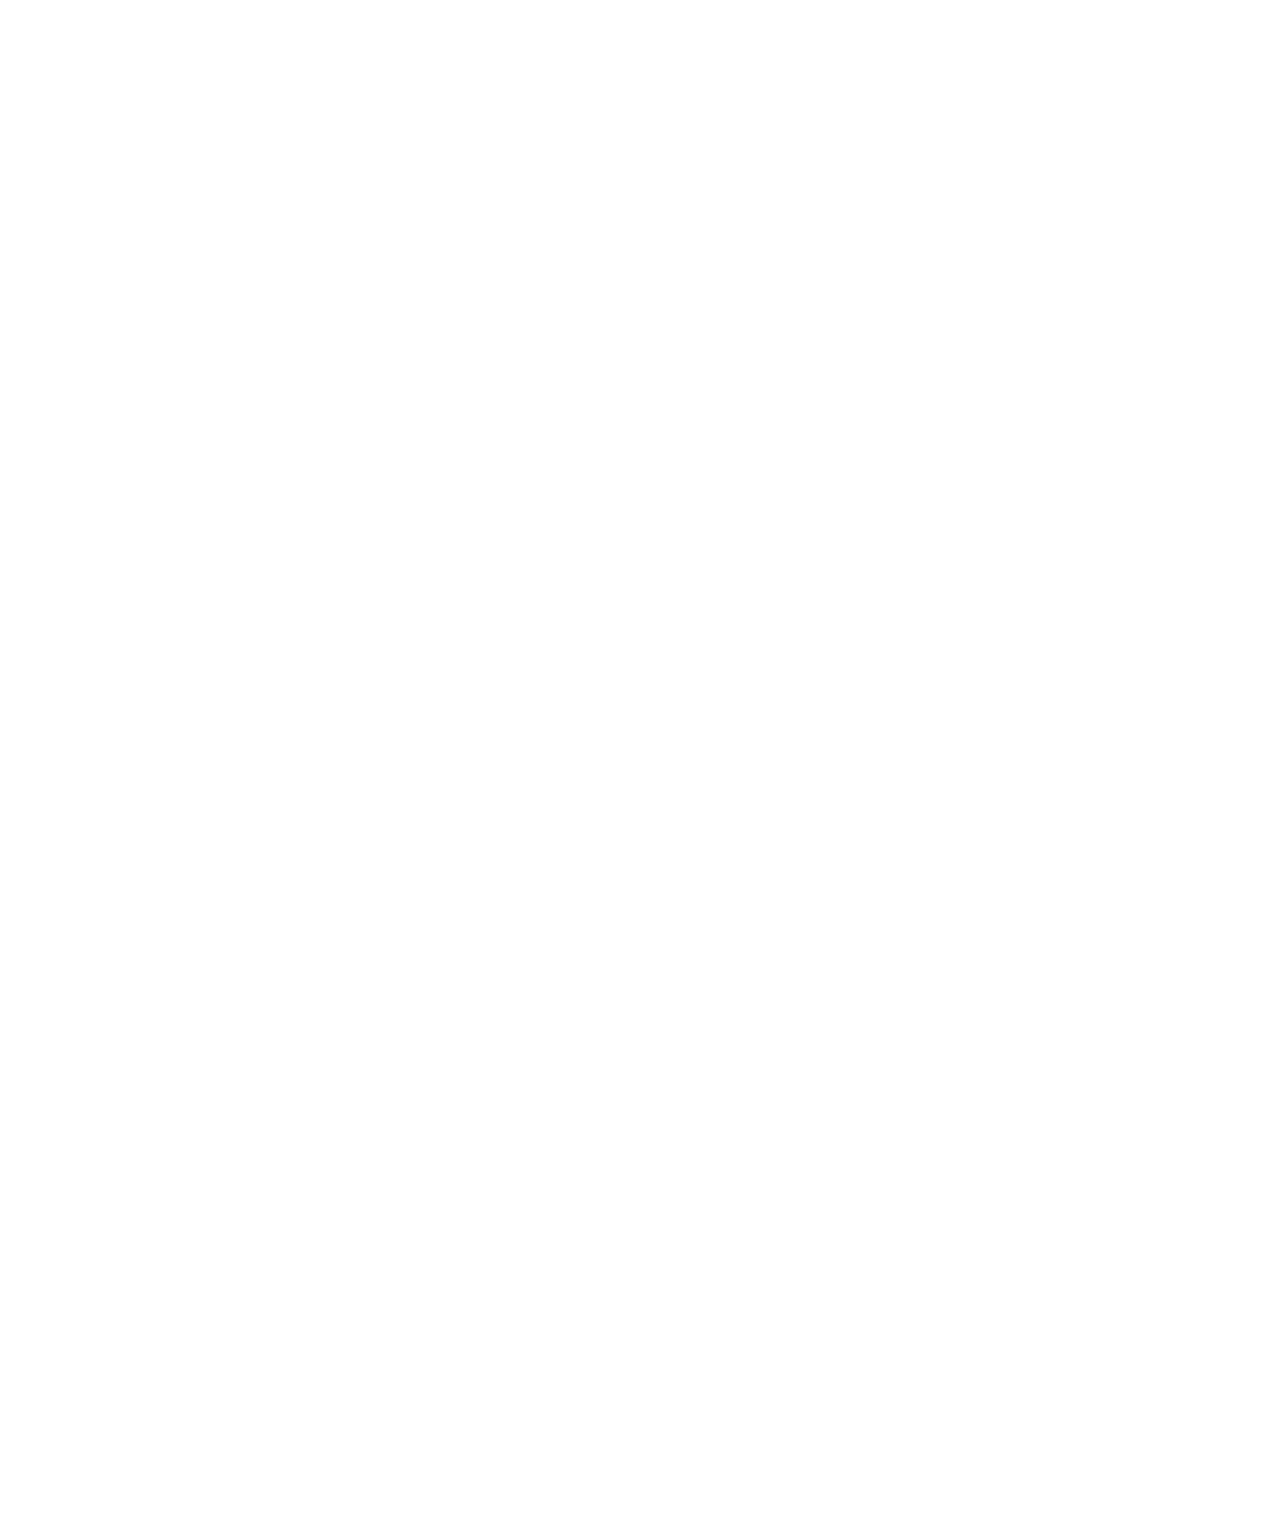
==== commit f8cdca4f: "Update index.html" ====
--- a/index.html
+++ b/index.html
@@ -8,14 +8,16 @@
     <meta content="AI, education, learning games, personalized learning, family bonding, children education" name="keywords">
     <meta content="Fairytale.ai is a revolutionary EdTech app that helps your child learn through AI-generated personalized games while strengthening family bonds." name="description">
     <link rel="canonical" href="https://www.devtalellc.com/">
-    <script async src="https://pagead2.googlesyndication.com/pagead/js/adsbygoogle.js?client=ca-pub-5041366839909766" crossorigin="anonymous"></script>
-    <!-- Google tag (gtag.js) -->
+    <script async src="https://pagead2.googlesyndication.com/pagead/js/adsbygoogle.js?client=ca-pub-5041366839909766"
+     crossorigin="anonymous"></script>
+	<!-- Google tag (gtag.js) -->
     <script async src="https://www.googletagmanager.com/gtag/js?id=G-GPCFNYPZJ4"></script>
     <script>
-        window.dataLayer = window.dataLayer || [];
-        function gtag() { dataLayer.push(arguments); }
-        gtag('js', new Date());
-        gtag('config', 'G-GPCFNYPZJ4');
+  	window.dataLayer = window.dataLayer || [];
+ 	function gtag(){dataLayer.push(arguments);}
+  	gtag('js', new Date());
+
+  	gtag('config', 'G-GPCFNYPZJ4');
     </script>
     <!-- Favicon -->
     <!-- <link href="img/favicon.ico" rel="icon"> -->
@@ -23,7 +25,7 @@
     <!-- Google Web Fonts -->
     <link rel="preconnect" href="https://fonts.googleapis.com">
     <link rel="preconnect" href="https://fonts.gstatic.com" crossorigin>
-    <link href="https://fonts.googleapis.com/css2?family=Heebo:wght@400;500&family=Jost:wght@500;600;700&display=swap" rel="stylesheet">
+    <link href="https://fonts.googleapis.com/css2?family=Heebo:wght@400;500&family=Jost:wght@500;600;700&display=swap" rel="stylesheet"> 
 
     <!-- Icon Font Stylesheet -->
     <link href="https://cdnjs.cloudflare.com/ajax/libs/font-awesome/5.10.0/css/all.min.css" rel="stylesheet">
@@ -50,11 +52,13 @@
         </div>
         <!-- Spinner End -->
 
+
         <!-- Navbar & Hero Start -->
         <div class="container-xxl position-relative p-0" id="home">
             <nav class="navbar navbar-expand-lg navbar-light px-4 px-lg-5 py-3 py-lg-0">
                 <a href="" class="navbar-brand p-0">
                     <h1 class="m-0">Fairytale.ai</h1>
+                    <!-- <img src="img/logo.png" alt="Logo"> -->
                 </a>
                 <button class="navbar-toggler" type="button" data-bs-toggle="collapse" data-bs-target="#navbarCollapse">
                     <span class="fa fa-bars"></span>
@@ -65,7 +69,10 @@
                         <a href="#about" class="nav-item nav-link">About</a>
                         <a href="#feature" class="nav-item nav-link">Feature</a>
                         <a href="#pricing" class="nav-item nav-link">Pricing</a>
-                    </div>
+                        <!-- <a href="#review" class="nav-item nav-link">Review</a> -->
+                        <!-- <a href="#contact" class="nav-item nav-link">Contact</a> -->
+                    </div>
+                    <!-- <div class="py-2 px-4 ms-3 d-none d-lg-block"></div> -->
                     <a href="#download" class="btn btn-primary-gradient rounded-pill py-2 px-4 ms-3 d-none d-lg-block">Download now</a>
                 </div>
             </nav>
@@ -75,7 +82,7 @@
                     <div class="row g-5" style="margin-right: 0px;">
                         <div class="col-lg-8 text-center text-lg-start">
                             <h1 class="text-white mb-4 animated slideInDown">The Revolutionary EdTech App To Help Your Child Learn</h1>
-                            <p class="text-white pb-3 animated slideInDown">An interactive platform that uses AI to create infinite personalized learning games for children. Collaborative learning with parents, learning analytics, and the ability to track children's interests will strengthen your family bonds.</p>
+                            <p class="text-white pb-3 animated slideInDown">An interactive platform that uses AI to create infinite personalised learning games for children. Collaborative learning with parents, learning analytics and the ability to track children's interests will strengthen your family bonds</p>
                             <a href="#download" class="btn btn-primary-gradient py-sm-3 px-4 px-sm-5 rounded-pill me-3 animated slideInLeft">Download now</a>
                             <a href="#myinfo" class="btn btn-secondary-gradient py-sm-3 px-4 px-sm-5 rounded-pill animated slideInRight">Contact Us</a>
                         </div>
@@ -94,7 +101,588 @@
         </div>
         <!-- Navbar & Hero End -->
 
-        <!-- Rest of the HTML code remains the same -->
+
+        <!-- About Start -->
+        <div class="container-xxl py-5" id="about">
+            <div class="container py-5 px-lg-5">
+                <div class="row g-5 align-items-center">
+                    <div class="col-lg-6 wow fadeInUp" data-wow-delay="0.1s">
+                        <h5 class="text-primary-gradient fw-medium">About App</h5>
+                        <h1 class="mb-4">#1 App For Your Child</h1>
+                        <p class="mb-4">Completely free access to daily automatically generated games based on your child's preference</p>
+                        <div class="row g-4 mb-4">
+                            <div class="col-sm-6 wow fadeIn" data-wow-delay="0.5s">
+                                <div class="d-flex">
+                                    <i class="fa fa-cogs fa-2x text-primary-gradient flex-shrink-0 mt-1"></i>
+                                    <div class="ms-3">
+                                        <h2 class="mb-0" data-toggle="counter-up">11570</h2>
+                                        <p class="text-primary-gradient mb-0">Added to wishlist</p>
+                                    </div>
+                                </div>
+                            </div>
+                            <div class="col-sm-6 wow fadeIn" data-wow-delay="0.7s">
+                                <div class="d-flex">
+                                    <i class="fa fa-comments fa-2x text-secondary-gradient flex-shrink-0 mt-1"></i>
+                                    <div class="ms-3">
+                                        <h2 class="mb-0" data-toggle="counter-up">124</h2>
+                                        <p class="text-secondary-gradient mb-0">Parents feedback</p>
+                                    </div>
+                                </div>
+                            </div>
+                        </div>
+                        <!-- <a href="" class="btn btn-primary-gradient py-sm-3 px-4 px-sm-5 rounded-pill mt-3">Read More</a> -->
+                    </div>
+                    <div class="col-lg-6">
+                        <img class="img-fluid wow fadeInUp" data-wow-delay="0.5s" src="img/about.png">
+                    </div>
+                </div>
+            </div>
+        </div>
+        <!-- About End -->
+
+        <!-- Features Start -->
+        <div class="container-xxl py-5" id="feature">
+            <div class="container py-5 px-lg-5">
+                <div class="text-center wow fadeInUp" data-wow-delay="0.1s">
+                    <h5 class="text-primary-gradient fw-medium">App Features</h5>
+                    <h1 class="mb-5">Awesome Free Features</h1>
+                </div>
+                <div class="row g-4">
+                    <div class="col-lg-4 col-md-6 wow fadeInUp" data-wow-delay="0.1s">
+                        <div class="feature-item bg-light rounded p-4">
+                            <div class="d-inline-flex align-items-center justify-content-center bg-primary-gradient rounded-circle mb-4" style="width: 60px; height: 60px;">
+                                <i class="fa fa-eye text-white fs-4"></i>
+                            </div>
+                            <h5 class="mb-3">Daily New Tasks</h5>
+                            <p class="m-0">Captivate your child's curiosity by giving them new challenges every day that AI has generated especially for them.</p>
+                        </div>
+                    </div>
+                    <div class="col-lg-4 col-md-6 wow fadeInUp" data-wow-delay="0.1s">
+                        <div class="feature-item bg-light rounded p-4">
+                            <div class="d-inline-flex align-items-center justify-content-center bg-primary-gradient rounded-circle mb-4" style="width: 60px; height: 60px;">
+                                <i class="fa fa-layer-group text-white fs-4"></i>
+                            </div>
+                            <h5 class="mb-3">Games for Development</h5>
+                            <p class="m-0">Connect with your child, regardless of their age, through interactive features designed to foster meaningful interactions.</p>
+                        </div>
+                    </div>
+                    <!-- <div class="col-lg-4 col-md-6 wow fadeInUp" data-wow-delay="0.1s">
+                        <div class="feature-item bg-light rounded p-4">
+                            <div class="d-inline-flex align-items-center justify-content-center bg-secondary-gradient rounded-circle mb-4" style="width: 60px; height: 60px;">
+                                <i class="fa fa-layer-group text-white fs-4"></i>
+                            </div>
+                            <h5 class="mb-3">Games for Development</h5>
+                            <p class="m-0">From motor skills to memory and attention, our games target different aspects of your child's development. AI controls which skills to focus on.</p>
+                        </div>
+                    </div> -->
+                    <div class="col-lg-4 col-md-6 wow fadeInUp" data-wow-delay="0.1s">
+                        <div class="feature-item bg-light rounded p-4">
+                            <div class="d-inline-flex align-items-center justify-content-center bg-primary-gradient rounded-circle mb-4" style="width: 60px; height: 60px;">
+                                <i class="fa fa-edit text-white fs-4"></i>
+                            </div>
+                            <h5 class="mb-3">Communication Made Easy</h5>
+                            <p class="m-0">Connect with your child, regardless of their age, through interactive features designed to foster meaningful interactions.</p>
+                        </div>
+                    </div>
+                    <div class="col-lg-4 col-md-6 wow fadeInUp" data-wow-delay="0.1s">
+                        <div class="feature-item bg-light rounded p-4">
+                            <div class="d-inline-flex align-items-center justify-content-center bg-secondary-gradient rounded-circle mb-4" style="width: 60px; height: 60px;">
+                                <i class="fa fa-shield-alt text-white fs-4"></i>
+                            </div>
+                            <h5 class="mb-3">Ad-Free Experience</h5>
+                            <p class="m-0">Enjoy our platform without interruptions – 100% ad-free for a seamless experience.</p>
+                        </div>
+                    </div>
+                    <div class="col-lg-4 col-md-6 wow fadeInUp" data-wow-delay="0.1s">
+                        <div class="feature-item bg-light rounded p-4">
+                            <div class="d-inline-flex align-items-center justify-content-center bg-primary-gradient rounded-circle mb-4" style="width: 60px; height: 60px;">
+                                <i class="fa fa-cloud text-white fs-4"></i>
+                            </div>
+                            <h5 class="mb-3">Language Learning</h5>
+                            <p class="m-0">Explore and learn in any language or dialect of your choice, broadening your child's linguistic horizons.</p>
+                        </div>
+                    </div>
+                    <div class="col-lg-4 col-md-6 wow fadeInUp" data-wow-delay="0.1s">
+                        <div class="feature-item bg-light rounded p-4">
+                            <div class="d-inline-flex align-items-center justify-content-center bg-secondary-gradient rounded-circle mb-4" style="width: 60px; height: 60px;">
+                                <i class="fa fa-mobile-alt text-white fs-4"></i>
+                            </div>
+                            <h5 class="mb-3">Accidental Press Protection</h5>
+                            <p class="m-0">Rest easy knowing our platform is designed to prevent accidental actions, ensuring a hassle-free experience for you and your child.</p>
+                        </div>
+                    </div>
+                </div>
+            </div>
+        </div>
+        <!-- Features End -->
+
+
+        <!-- Screenshot Start -->
+        <div class="container-xxl py-5">
+            <div class="container py-5 px-lg-5">
+                <div class="row g-5 align-items-center">
+                    <div class="col-lg-8 wow fadeInUp" data-wow-delay="0.1s">
+                        <h5 class="text-primary-gradient fw-medium">Premium AI Features</h5>
+                        <h1 class="mb-4">Exclusive AI features for a unique child experience</h1>
+                        <p class="mb-4">Give your child the gift of a learning world of limitless possibilities with our platform. All this and much more awaits you on our platform!</p>
+                        <p><i class="fa fa-check text-primary-gradient me-3"></i>Endless board with personalised game tasks</p>
+                        <p><i class="fa fa-check text-primary-gradient me-3"></i>Possibility of parallel learning in several languages</p>
+                        <p><i class="fa fa-check text-primary-gradient me-3"></i>AI system of recommendations for the child's education</p>
+                        <p><i class="fa fa-check text-primary-gradient me-3"></i>AI-driven job generation system </p>
+                        <p><i class="fa fa-check text-primary-gradient me-3"></i>Detailed AI analyses of the child's personality based on task performance</p>
+                        <p><i class="fa fa-check text-primary-gradient me-3"></i>Social functions for communication with other parents</p>
+                        <!-- <a href="" class="btn btn-primary-gradient py-sm-3 px-4 px-sm-5 rounded-pill mt-3">Read More</a> -->
+                    </div>
+                    <div class="col-lg-4 d-flex justify-content-center justify-content-lg-end wow fadeInUp" data-wow-delay="0.3s">
+                        <div class="owl-carousel screenshot-carousel">
+                            <img class="img-fluid" src="img/Profile-3.png" alt="">
+                            <img class="img-fluid" src="img/Profile-4.png" alt="">
+                        </div>
+                    </div>
+                </div>
+            </div>
+        </div>
+        <!-- Screenshot End -->
+
+
+        <!-- Process Start -->
+        <!-- <div class="container-xxl py-5">
+            <div class="container py-5 px-lg-5">
+                <div class="text-center pb-4 wow fadeInUp" data-wow-delay="0.1s">
+                    <h5 class="text-primary-gradient fw-medium">How It Works</h5>
+                    <h1 class="mb-5">3 Easy Steps</h1>
+                </div>
+                <div class="row gy-5 gx-4 justify-content-center">
+                    <div class="col-lg-4 col-sm-6 text-center pt-4 wow fadeInUp" data-wow-delay="0.1s">
+                        <div class="position-relative bg-light rounded pt-5 pb-4 px-4">
+                            <div class="d-inline-flex align-items-center justify-content-center bg-primary-gradient rounded-circle position-absolute top-0 start-50 translate-middle shadow" style="width: 100px; height: 100px;">
+                                <i class="fa fa-cog fa-3x text-white"></i>
+                            </div>
+                            <h5 class="mt-4 mb-3">Install the App</h5>
+                            <p class="mb-0">Tempor erat elitr rebum clita dolor diam ipsum sit diam amet diam eos erat ipsum et lorem et sit sed stet</p>
+                        </div>
+                    </div>
+                    <div class="col-lg-4 col-sm-6 text-center pt-4 wow fadeInUp" data-wow-delay="0.3s">
+                        <div class="position-relative bg-light rounded pt-5 pb-4 px-4">
+                            <div class="d-inline-flex align-items-center justify-content-center bg-secondary-gradient rounded-circle position-absolute top-0 start-50 translate-middle shadow" style="width: 100px; height: 100px;">
+                                <i class="fa fa-address-card fa-3x text-white"></i>
+                            </div>
+                            <h5 class="mt-4 mb-3">Setup Your Profile</h5>
+                            <p class="mb-0">Tempor erat elitr rebum clita dolor diam ipsum sit diam amet diam eos erat ipsum et lorem et sit sed stet</p>
+                        </div>
+                    </div>
+                    <div class="col-lg-4 col-sm-6 text-center pt-4 wow fadeInUp" data-wow-delay="0.5s">
+                        <div class="position-relative bg-light rounded pt-5 pb-4 px-4">
+                            <div class="d-inline-flex align-items-center justify-content-center bg-primary-gradient rounded-circle position-absolute top-0 start-50 translate-middle shadow" style="width: 100px; height: 100px;">
+                                <i class="fa fa-check fa-3x text-white"></i>
+                            </div>
+                            <h5 class="mt-4 mb-3">Enjoy The Features</h5>
+                            <p class="mb-0">Tempor erat elitr rebum clita dolor diam ipsum sit diam amet diam eos erat ipsum et lorem et sit sed stet</p>
+                        </div>
+                    </div>
+                </div>
+            </div>
+        </div> -->
+        <!-- Process Start -->
+
+        <!-- Pricing Start -->
+        <div class="container-xxl py-5" id="pricing">
+            <div class="container py-5 px-lg-5">
+                <div class="text-center wow fadeInUp" data-wow-delay="0.1s">
+                    <h5 class="text-primary-gradient fw-medium">Pricing Plan for AI Features</h5>
+                    <h1 class="mb-5">Choose Your Plan</h1>
+                </div>
+                <div class="tab-class text-center pricing wow fadeInUp" data-wow-delay="0.1s">
+                    <ul class="nav nav-pills d-inline-flex justify-content-center bg-primary-gradient rounded-pill mb-5">
+                        <li class="nav-item">
+                            <button class="nav-link active" data-bs-toggle="pill" href="#tab-1">Monthly</button>
+                        </li>
+                        <li class="nav-item">
+                            <button class="nav-link" data-bs-toggle="pill" href="#tab-2">Yearly</button>
+                        </li>
+                    </ul>
+                    <div class="tab-content text-start">
+                        <div id="tab-1" class="tab-pane fade show p-0 active">
+                            <div class="row g-4">
+                                <div class="col-lg-4">
+                                    <div class="bg-light rounded">
+                                        <div class="border-bottom p-4 mb-4">
+                                            <h4 class="text-primary-gradient mb-1">1 Month Plan</h4>
+                                            <span>No savings</span>
+                                        </div>
+                                        <div class="p-4 pt-0">
+                                            <h1 class="mb-3">
+                                                <small class="align-top" style="font-size: 22px; line-height: 45px;">$</small>9.99
+                                                <small
+                                                    class="align-bottom" style="font-size: 16px; line-height: 40px;">/ Month</small>
+                                            </h1>
+                                            <!-- <div class="d-flex justify-content-between mb-3"><span>HTML5 & CSS3</span><i class="fa fa-check text-primary-gradient pt-1"></i></div>
+                                            <div class="d-flex justify-content-between mb-3"><span>Bootstrap v5</span><i class="fa fa-check text-primary-gradient pt-1"></i></div>
+                                            <div class="d-flex justify-content-between mb-3"><span>Responsive Layout</span><i class="fa fa-check text-primary-gradient pt-1"></i></div>
+                                            <div class="d-flex justify-content-between mb-2"><span>Cross-browser Support</span><i class="fa fa-check text-primary-gradient pt-1"></i></div> -->
+                                            <a href="#download" class="btn btn-primary-gradient rounded-pill py-2 px-4 mt-4">Get Started</a>
+                                        </div>
+                                    </div>
+                                </div>
+                                <div class="col-lg-4">
+                                    <div class="bg-light rounded border">
+                                        <div class="border-bottom p-4 mb-4">
+                                            <h4 class="text-primary-gradient mb-1">2 Month Plan</h4>
+                                            <span>Savings of 10%</span>
+                                        </div>
+                                        <div class="p-4 pt-0">
+                                            <h1 class="mb-3">
+                                                <small class="align-top" style="font-size: 22px; line-height: 45px;">$</small>8.99                                     
+                                            <small
+                                                    class="align-bottom" style="font-size: 16px; line-height: 40px;">/ Month</small>
+                                            </h1>
+                                            <!-- <div class="d-flex justify-content-between mb-3"><span>HTML5 & CSS3</span><i class="fa fa-check text-primary-gradient pt-1"></i></div>
+                                            <div class="d-flex justify-content-between mb-3"><span>Bootstrap v5</span><i class="fa fa-check text-primary-gradient pt-1"></i></div>
+                                            <div class="d-flex justify-content-between mb-3"><span>Responsive Layout</span><i class="fa fa-check text-primary-gradient pt-1"></i></div>
+                                            <div class="d-flex justify-content-between mb-2"><span>Cross-browser Support</span><i class="fa fa-check text-primary-gradient pt-1"></i></div> -->
+                                            <a href="#download" class="btn btn-secondary-gradient rounded-pill py-2 px-4 mt-4">Get Started</a>
+                                        </div>
+                                    </div>
+                                </div>
+                                <div class="col-lg-4">
+                                    <div class="bg-light rounded">
+                                        <div class="border-bottom p-4 mb-4">
+                                            <h4 class="text-primary-gradient mb-1">3 Month Plan</h4>
+                                            <span>Savings of 20%</span>
+                                        </div>
+                                        <div class="p-4 pt-0">
+                                            <h1 class="mb-3">
+                                                <small class="align-top" style="font-size: 22px; line-height: 45px;">$</small>7.99
+                                                <small class="align-bottom" style="font-size: 16px; line-height: 40px;">/ Month</small>
+                                            </h1>
+                                            <!-- <div class="d-flex justify-content-between mb-3"><span>HTML5 & CSS3</span><i class="fa fa-check text-primary-gradient pt-1"></i></div>
+                                            <div class="d-flex justify-content-between mb-3"><span>Bootstrap v5</span><i class="fa fa-check text-primary-gradient pt-1"></i></div>
+                                            <div class="d-flex justify-content-between mb-3"><span>Responsive Layout</span><i class="fa fa-check text-primary-gradient pt-1"></i></div>
+                                            <div class="d-flex justify-content-between mb-2"><span>Cross-browser Support</span><i class="fa fa-check text-primary-gradient pt-1"></i></div> -->
+                                            <a href="#download" class="btn btn-primary-gradient rounded-pill py-2 px-4 mt-4">Get Started</a>
+                                        </div>
+                                    </div>
+                                </div>
+                            </div>
+                        </div>
+                        <div id="tab-2" class="tab-pane fade p-0">
+                            <div class="row g-4">
+                                <div class="col-lg-4">
+                                    <div class="bg-light rounded">
+                                        <div class="border-bottom p-4 mb-4">
+                                            <h4 class="text-primary-gradient mb-1">1 Year Plan</h4>
+                                            <span>Savings of 25%</span>
+                                        </div>
+                                        <div class="p-4 pt-0">
+                                            <h1 class="mb-3">
+                                                <small class="align-top" style="font-size: 22px; line-height: 45px;">$</small>83.99
+                                                <small
+                                                    class="align-bottom" style="font-size: 16px; line-height: 40px;">/ Yearly</small>
+                                            </h1>
+                                            <!--<div class="d-flex justify-content-between mb-3"><span>HTML5 & CSS3</span><i class="fa fa-check text-primary-gradient pt-1"></i></div>
+                                            <div class="d-flex justify-content-between mb-3"><span>Bootstrap v5</span><i class="fa fa-check text-primary-gradient pt-1"></i></div>
+                                            <div class="d-flex justify-content-between mb-3"><span>Responsive Layout</span><i class="fa fa-check text-primary-gradient pt-1"></i></div>
+                                            <div class="d-flex justify-content-between mb-2"><span>Cross-browser Support</span><i class="fa fa-check text-primary-gradient pt-1"></i></div> -->
+                                            <a href="#download" class="btn btn-primary-gradient rounded-pill py-2 px-4 mt-4">Get Started</a>
+                                        </div>
+                                    </div>
+                                </div>
+                                <div class="col-lg-4">
+                                    <div class="bg-light rounded border">
+                                        <div class="border-bottom p-4 mb-4">
+                                            <h4 class="text-primary-gradient mb-1">2 Year Plan</h4>
+                                            <span>Savings of 50%</span>
+                                        </div>
+                                        <div class="p-4 pt-0">
+                                            <h1 class="mb-3">
+                                                <small class="align-top" style="font-size: 22px; line-height: 45px;">$</small>119.99<small
+                                                    class="align-bottom" style="font-size: 16px; line-height: 40px;">/ Yearly</small>
+                                            </h1>
+                                            <!--<div class="d-flex justify-content-between mb-3"><span>HTML5 & CSS3</span><i class="fa fa-check text-primary-gradient pt-1"></i></div>
+                                            <div class="d-flex justify-content-between mb-3"><span>Bootstrap v5</span><i class="fa fa-check text-primary-gradient pt-1"></i></div>
+                                            <div class="d-flex justify-content-between mb-3"><span>Responsive Layout</span><i class="fa fa-check text-primary-gradient pt-1"></i></div>
+                                            <div class="d-flex justify-content-between mb-2"><span>Cross-browser Support</span><i class="fa fa-check text-primary-gradient pt-1"></i></div> -->
+                                            <a href="#download" class="btn btn-primary-gradient rounded-pill py-2 px-4 mt-4">Get Started</a> 
+                                        </div>
+                                    </div>
+                                </div>
+                                <div class="col-lg-4">
+                                    <div class="bg-light rounded">
+                                        <div class="border-bottom p-4 mb-4">
+                                            <h4 class="text-primary-gradient mb-1">Forever Plan</h4>
+                                            <span>Incredible offer</span>
+                                        </div>
+                                        <div class="p-4 pt-0">
+                                            <h1 class="mb-3">
+                                                <small class="align-top" style="font-size: 22px; line-height: 45px;">$</small>99.99
+                                                <!-- <small -->
+                                                    <!-- class="align-bottom" style="font-size: 16px; line-height: 40px;">/ Yearly</small> -->
+                                            </h1>
+                                            <!--<div class="d-flex justify-content-between mb-3"><span>HTML5 & CSS3</span><i class="fa fa-check text-primary-gradient pt-1"></i></div>
+                                            <div class="d-flex justify-content-between mb-3"><span>Bootstrap v5</span><i class="fa fa-check text-primary-gradient pt-1"></i></div>
+                                            <div class="d-flex justify-content-between mb-3"><span>Responsive Layout</span><i class="fa fa-check text-primary-gradient pt-1"></i></div>
+                                            <div class="d-flex justify-content-between mb-2"><span>Cross-browser Support</span><i class="fa fa-check text-primary-gradient pt-1"></i></div> -->
+                                            <a href="#download" class="btn btn-primary-gradient rounded-pill py-2 px-4 mt-4">Get Started</a>
+                                        </div>
+                                    </div>
+                                </div>
+                            </div>
+                        </div>
+                    </div>
+                </div>
+            </div>
+        </div>
+        <!-- Pricing End -->
+
+ <!-- Download Start -->
+        <div class="container-xxl py-5" id="download">
+            <div class="container py-5 px-lg-5">
+                <div class="row g-5 align-items-center">
+                    <div class="col-lg-6">
+                        <img class="img-fluid wow fadeInUp" data-wow-delay="0.1s" src="img/about-2.png">
+                    </div>
+                    <div class="col-lg-6 wow fadeInUp" data-wow-delay="0.3s">
+                        <h5 class="text-primary-gradient fw-medium">Download</h5>
+                        <h1 class="mb-4">Download The Latest Version Of Our App</h1>
+                        <!-- <p class="mb-4">Diam dolor diam ipsum et tempor sit. Aliqu diam amet diam et eos labore. Clita erat ipsum et lorem et sit, sed stet no labore lorem sit clita duo justo eirmod magna dolore erat amet</p> -->
+                        <div class="row g-4">
+                            <div class="col-sm-6 wow fadeIn" data-wow-delay="0.5s">
+                                <a href="" class="d-flex bg-primary-gradient rounded py-3 px-4">
+                                    <i class="fab fa-apple fa-3x text-white flex-shrink-0"></i>
+                                    <div class="ms-3">
+                                        <p class="text-white mb-0">Available Soon</p>
+                                        <h5 class="text-white mb-0">App Store</h5>
+                                    </div>
+                                </a>
+                            </div>
+                            <div class="col-sm-6 wow fadeIn" data-wow-delay="0.7s">
+                                <a href="" class="d-flex bg-secondary-gradient rounded py-3 px-4">
+                                    <i class="fab fa-android fa-3x text-white flex-shrink-0"></i>
+                                    <div class="ms-3">
+                                        <p class="text-white mb-0">Available Soon</p>
+                                        <h5 class="text-white mb-0">Google Play</h5>
+                                    </div>
+                                </a>
+                            </div>
+                        </div>
+                    </div>
+                </div>
+            </div>
+        </div>
+        <!-- Download End -->
+
+        <!-- Testimonial Start -->
+        <!-- <div class="container-xxl py-5" id="review">
+            <div class="container py-5 px-lg-5">
+                <div class="text-center wow fadeInUp" data-wow-delay="0.1s">
+                    <h5 class="text-primary-gradient fw-medium">Testimonial</h5>
+                    <h1 class="mb-5">What Say Our Clients!</h1>
+                </div>
+                <div class="owl-carousel testimonial-carousel wow fadeInUp" data-wow-delay="0.1s">
+                    <div class="testimonial-item rounded p-4">
+                        <div class="d-flex align-items-center mb-4">
+                            <img class="img-fluid bg-white rounded flex-shrink-0 p-1" src="img/testimonial-1.jpg" style="width: 85px; height: 85px;">
+                            <div class="ms-4">
+                                <h5 class="mb-1">Client Name</h5>
+                                <p class="mb-1">Profession</p>
+                                <div>
+                                    <small class="fa fa-star text-warning"></small>
+                                    <small class="fa fa-star text-warning"></small>
+                                    <small class="fa fa-star text-warning"></small>
+                                    <small class="fa fa-star text-warning"></small>
+                                    <small class="fa fa-star text-warning"></small>
+                                </div>
+                            </div>
+                        </div>
+                        <p class="mb-0">Tempor erat elitr rebum at clita. Diam dolor diam ipsum sit diam amet diam et eos. Clita erat ipsum et lorem et sit.</p>
+                    </div>
+                    <div class="testimonial-item rounded p-4">
+                        <div class="d-flex align-items-center mb-4">
+                            <img class="img-fluid bg-white rounded flex-shrink-0 p-1" src="img/testimonial-2.jpg" style="width: 85px; height: 85px;">
+                            <div class="ms-4">
+                                <h5 class="mb-1">Client Name</h5>
+                                <p class="mb-1">Profession</p>
+                                <div>
+                                    <small class="fa fa-star text-warning"></small>
+                                    <small class="fa fa-star text-warning"></small>
+                                    <small class="fa fa-star text-warning"></small>
+                                    <small class="fa fa-star text-warning"></small>
+                                    <small class="fa fa-star text-warning"></small>
+                                </div>
+                            </div>
+                        </div>
+                        <p class="mb-0">Tempor erat elitr rebum at clita. Diam dolor diam ipsum sit diam amet diam et eos. Clita erat ipsum et lorem et sit.</p>
+                    </div>
+                    <div class="testimonial-item rounded p-4">
+                        <div class="d-flex align-items-center mb-4">
+                            <img class="img-fluid bg-white rounded flex-shrink-0 p-1" src="img/testimonial-3.jpg" style="width: 85px; height: 85px;">
+                            <div class="ms-4">
+                                <h5 class="mb-1">Client Name</h5>
+                                <p class="mb-1">Profession</p>
+                                <div>
+                                    <small class="fa fa-star text-warning"></small>
+                                    <small class="fa fa-star text-warning"></small>
+                                    <small class="fa fa-star text-warning"></small>
+                                    <small class="fa fa-star text-warning"></small>
+                                    <small class="fa fa-star text-warning"></small>
+                                </div>
+                            </div>
+                        </div>
+                        <p class="mb-0">Tempor erat elitr rebum at clita. Diam dolor diam ipsum sit diam amet diam et eos. Clita erat ipsum et lorem et sit.</p>
+                    </div>
+                    <div class="testimonial-item rounded p-4">
+                        <div class="d-flex align-items-center mb-4">
+                            <img class="img-fluid bg-white rounded flex-shrink-0 p-1" src="img/testimonial-4.jpg" style="width: 85px; height: 85px;">
+                            <div class="ms-4">
+                                <h5 class="mb-1">Client Name</h5>
+                                <p class="mb-1">Profession</p>
+                                <div>
+                                    <small class="fa fa-star text-warning"></small>
+                                    <small class="fa fa-star text-warning"></small>
+                                    <small class="fa fa-star text-warning"></small>
+                                    <small class="fa fa-star text-warning"></small>
+                                    <small class="fa fa-star text-warning"></small>
+                                </div>
+                            </div>
+                        </div>
+                        <p class="mb-0">Tempor erat elitr rebum at clita. Diam dolor diam ipsum sit diam amet diam et eos. Clita erat ipsum et lorem et sit.</p>
+                    </div>
+                </div>
+            </div>
+        </div> -->
+        <!-- Testimonial End -->
+
+
+        <!-- Contact Start -->
+        <!-- <div class="container-xxl py-5" id="contact">
+            <div class="container py-5 px-lg-5">
+                <div class="text-center wow fadeInUp" data-wow-delay="0.1s">
+                    <h5 class="text-primary-gradient fw-medium">Contact Us</h5>
+                    <h1 class="mb-5">Get In Touch!</h1>
+                </div>
+                <div class="row justify-content-center">
+                    <div class="col-lg-9">
+                        <div class="wow fadeInUp" data-wow-delay="0.3s">
+                            <p class="text-center mb-4">The contact form is currently inactive. Get a functional and working contact form with Ajax & PHP in a few minutes. Just copy and paste the files, add a little code and you're done. <a href="https://htmlcodex.com/contact-form">Download Now</a>.</p>
+                            <form>
+                                <div class="row g-3">
+                                    <div class="col-md-6">
+                                        <div class="form-floating">
+                                            <input type="text" class="form-control" id="name" placeholder="Your Name">
+                                            <label for="name">Your Name</label>
+                                        </div>
+                                    </div>
+                                    <div class="col-md-6">
+                                        <div class="form-floating">
+                                            <input type="email" class="form-control" id="email" placeholder="Your Email">
+                                            <label for="email">Your Email</label>
+                                        </div>
+                                    </div>
+                                    <div class="col-12">
+                                        <div class="form-floating">
+                                            <input type="text" class="form-control" id="subject" placeholder="Subject">
+                                            <label for="subject">Subject</label>
+                                        </div>
+                                    </div>
+                                    <div class="col-12">
+                                        <div class="form-floating">
+                                            <textarea class="form-control" placeholder="Leave a message here" id="message" style="height: 150px"></textarea>
+                                            <label for="message">Message</label>
+                                        </div>
+                                    </div>
+                                    <div class="col-12 text-center">
+                                        <button class="btn btn-primary-gradient rounded-pill py-3 px-5" type="submit">Send Message</button>
+                                    </div>
+                                </div>
+                            </form>
+                        </div>
+                    </div>
+                </div>
+            </div>
+        </div> -->
+        <!-- Contact End -->
+        
+
+        <!-- Footer Start -->
+        <div class="container-fluid bg-primary text-light footer wow fadeIn" data-wow-delay="0.1s" >
+            <div class="container py-5 px-lg-5">
+                <div class="row g-5">
+                    <!-- <div class="col-md-6 col-lg-3">
+                        <h4 class="text-white mb-4">Address</h4>
+                        <p><i class="fa fa-map-marker-alt me-3"></i>5900 Balcones Drive STE 100, Austin, USA</p>
+                        <p><i class="fa fa-phone-alt me-3"></i>+998 90 813 9808</p>
+                        <p><i class="fa fa-envelope me-3"></i>skycs007@gmail.com</p>
+                        <div class="d-flex pt-2"> -->
+                            <!-- <a class="btn btn-outline-light btn-social" href=""><i class="fab fa-twitter"></i></a>
+                            <a class="btn btn-outline-light btn-social" href=""><i class="fab fa-facebook-f"></i></a>
+                            <a class="btn btn-outline-light btn-social" href=""><i class="fab fa-instagram"></i></a> -->
+                            <!-- <a class="btn btn-outline-light btn-social" href="https://www.linkedin.com/in/atyryshkin/"><i class="fab fa-linkedin-in"></i></a>
+                        </div>
+                    </div> -->
+                    <!-- <div class="col-md-6 col-lg-3">
+                        <h4 class="text-white mb-4">Quick Link</h4>
+                        <a class="btn btn-link" href="">About Us</a>
+                        <a class="btn btn-link" href="">Contact Us</a>
+                        <a class="btn btn-link" href="">Privacy Policy</a>
+                        <a class="btn btn-link" href="">Terms & Condition</a>
+                        <a class="btn btn-link" href="">Career</a>
+                    </div>
+                    <div class="col-md-6 col-lg-3">
+                        <h4 class="text-white mb-4">Popular Link</h4>
+                        <a class="btn btn-link" href="">About Us</a>
+                        <a class="btn btn-link" href="">Contact Us</a>
+                        <a class="btn btn-link" href="">Privacy Policy</a>
+                        <a class="btn btn-link" href="">Terms & Condition</a>
+                        <a class="btn btn-link" href="">Career</a>
+                    </div> -->
+                    <!-- <div class="col-md-6 col-lg-3">
+                        <h4 class="text-white mb-4">Newsletter</h4>
+                        <p>Lorem ipsum dolor sit amet elit. Phasellus nec pretium mi. Curabitur facilisis ornare velit non vulpu</p>
+                        <div class="position-relative w-100 mt-3">
+                            <input class="form-control border-0 rounded-pill w-100 ps-4 pe-5" type="text" placeholder="Your Email" style="height: 48px;">
+                            <button type="button" class="btn shadow-none position-absolute top-0 end-0 mt-1 me-2"><i class="fa fa-paper-plane text-primary-gradient fs-4"></i></button>
+                        </div>
+                    </div> -->
+                </div>
+            </div>
+            <div class="container px-lg-5" id="myinfo">
+                <div class="copyright">
+                    <div class="row">
+                        <div class="col-md-12 text-center text-md-start mb-3 mb-md-0">
+                            &copy; <a class="border-bottom" href="#">DEVTALE LLC</a>, All Right Reserved. 
+                            <a href="privacy.html">Privacy</a>
+							
+							<!--/*** This template is free as long as you keep the footer author’s credit link/attribution link/backlink. If you'd like to use the template without the footer author’s credit link/attribution link/backlink, you can purchase the Credit Removal License from "https://htmlcodex.com/credit-removal". Thank you for your support. ***/-->
+							<!-- Designed By <a class="border-bottom" href="https://htmlcodex.com">HTML Codex</a> -->
+                            <i class="fa fa-map-marker-alt me-3" style="margin-left: 1rem !important;"></i>5900 Balcones Drive STE 100, Austin, USA   
+                            <i class="fa fa-phone-alt me-3" style="margin-left: 1rem !important;"></i> +998 90 813 9808
+                            <i class="fa fa-envelope me-3" style="margin-left: 1rem !important;"></i>skycs007@gmail.com
+
+                            <a class="btn btn-outline-light btn-social" style="margin-left: 1rem !important; margin-right: 1rem !important; display: inline-flex" href="https://www.linkedin.com/in/atyryshkin/"><i class="fab fa-linkedin-in"></i>
+                            </a>
+                        </div>
+                        
+                        
+                        <!-- <div class="col-md-6 text-center text-md-end">
+                            <div class="footer-menu"> -->
+                                <!-- <h4 class="text-white mb-4">Address</h4>
+                                
+                                
+                                <p> -->
+                                <!-- <div class="d-flex pt-2">
+                                    
+                                </div>
+                            </div> -->
+                        <!-- </div> -->
+                    </div>
+                </div>
+            </div>
+        </div>
+        <!-- Footer End -->
+
+
+        <!-- Back to Top -->
+        <a href="#" class="btn btn-lg btn-lg-square back-to-top pt-2"><i class="bi bi-arrow-up text-white"></i></a>
     </div>
 
     <!-- JavaScript Libraries -->
